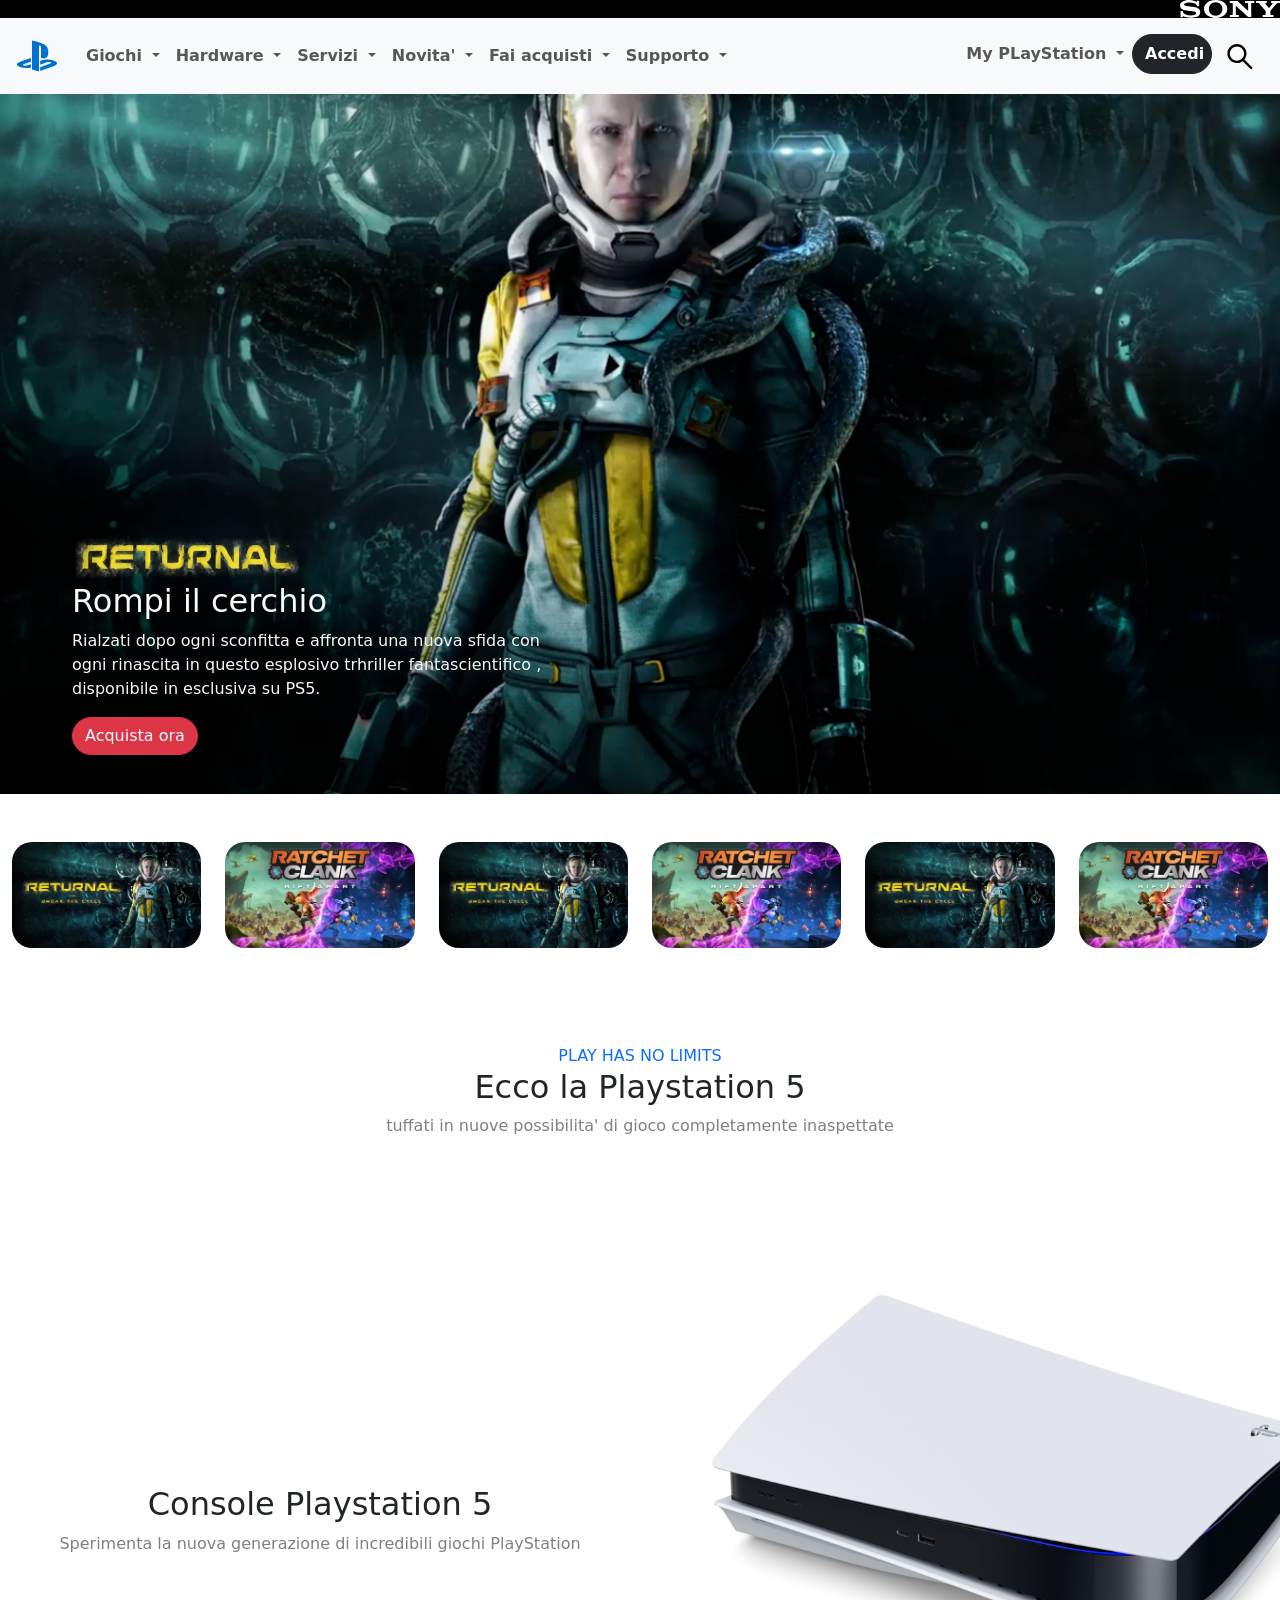
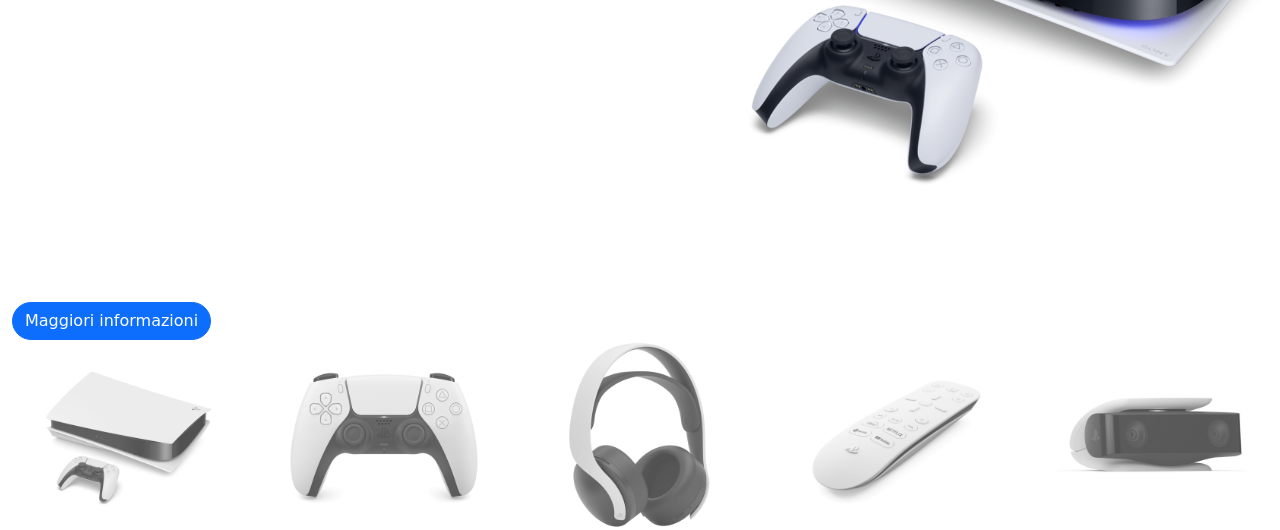
==== index.html @ 84ab77df "sistemato testo e bottone" ====
<!doctype html>
<html lang="en">

<head>
    <meta charset="UTF-8" />
    <meta name="viewport" content="width=, initial-scale=1.0" />
    <link rel="preconnect" href="https://fonts.googleapis.com" />
    <link rel="preconnect" href="https://fonts.gstatic.com" crossorigin />
    <link href="https://fonts.googleapis.com/css2?family=Lora:ital,wght@0,400..700;1,400..700&display=swap"
        rel="stylesheet" />
    <link href="https://cdn.jsdelivr.net/npm/bootstrap@5.3.8/dist/css/bootstrap.min.css" rel="stylesheet"
        integrity="sha384-sRIl4kxILFvY47J16cr9ZwB07vP4J8+LH7qKQnuqkuIAvNWLzeN8tE5YBujZqJLB" crossorigin="anonymous" />
    <script src="https://cdn.jsdelivr.net/npm/bootstrap@5.3.2/dist/js/bootstrap.bundle.min.js"></script>
    <link rel="stylesheet" href="home.css" />
    <title>Sony</title>
</head>

<header>
    <h3 class="black-logo-bar bg-black">
        <img src="img/img/sony_logo.svg" class="toplogo-sony" alt="logo" />
    </h3>
    <nav class="navbar navbar-expand-lg bg-body-tertiary sticky-top">
        <div class="container-fluid">
            <a class="navbar-brand" href="#"><img src="/img/img/play_logo.svg" alt="playlogo" /></a>
            <button class="navbar-toggler" type="button" data-bs-toggle="collapse" data-bs-target="#navbarScroll"
                aria-controls="navbarScroll" aria-expanded="false" aria-label="Toggle navigation">
                <span class="navbar-toggler-icon"></span>
            </button>
            <div class="collapse navbar-collapse" id="navbarScroll">
                <div class="navbar-nav me-auto my-2 my-lg-0 navbar-nav-scroll" style="--bs-scroll-height: 100px">
                    <li class="nav-item dropdown">
                        <a class="nav-link fw-bold dropdown-toggle" href="#" role="button" data-bs-toggle="dropdown"
                            aria-expanded="false">
                            Giochi
                        </a>
                        <ul class="dropdown-menu">
                            <li><a class="dropdown-item" href="#">Action</a></li>
                            <li><a class="dropdown-item" href="#">Another action</a></li>
                            <li>
                                <hr class="dropdown-divider" />
                            </li>
                            <li>
                                <a class="dropdown-item" href="#">Something else here</a>
                            </li>
                        </ul>
                    </li>
                    <li class="nav-item dropdown">
                        <a class="nav-link fw-bold dropdown-toggle" href="#" role="button" data-bs-toggle="dropdown"
                            aria-expanded="false">
                            Hardware
                        </a>
                        <ul class="dropdown-menu">
                            <li><a class="dropdown-item" href="#">Action</a></li>
                            <li><a class="dropdown-item" href="#">Another action</a></li>
                            <li>
                                <hr class="dropdown-divider" />
                            </li>
                            <li>
                                <a class="dropdown-item" href="#">Something else here</a>
                            </li>
                        </ul>
                    </li>
                    <li class="nav-item dropdown">
                        <a class="nav-link fw-bold dropdown-toggle" href="#" role="button" data-bs-toggle="dropdown"
                            aria-expanded="false">
                            Servizi
                        </a>
                        <ul class="dropdown-menu">
                            <li><a class="dropdown-item" href="#">Action</a></li>
                            <li><a class="dropdown-item" href="#">Another action</a></li>
                            <li>
                                <hr class="dropdown-divider" />
                            </li>
                            <li>
                                <a class="dropdown-item" href="#">Something else here</a>
                            </li>
                        </ul>
                    </li>
                    <li class="nav-item dropdown">
                        <a class="nav-link fw-bold dropdown-toggle" href="#" role="button" data-bs-toggle="dropdown"
                            aria-expanded="false">
                            Novita'
                        </a>
                        <ul class="dropdown-menu">
                            <li><a class="dropdown-item" href="#">Action</a></li>
                            <li><a class="dropdown-item" href="#">Another action</a></li>
                            <li>
                                <hr class="dropdown-divider" />
                            </li>
                            <li>
                                <a class="dropdown-item" href="#">Something else here</a>
                            </li>
                        </ul>
                    </li>
                    <li class="nav-item dropdown">
                        <a class="nav-link fw-bold dropdown-toggle" href="#" role="button" data-bs-toggle="dropdown"
                            aria-expanded="false">
                            Fai acquisti
                        </a>
                        <ul class="dropdown-menu">
                            <li><a class="dropdown-item" href="#">Action</a></li>
                            <li><a class="dropdown-item" href="#">Another action</a></li>
                            <li>
                                <hr class="dropdown-divider" />
                            </li>
                            <li>
                                <a class="dropdown-item" href="#">Something else here</a>
                            </li>
                        </ul>
                    </li>
                    <li class="nav-item dropdown">
                        <a class="nav-link fw-bold dropdown-toggle" href="#" role="button" data-bs-toggle="dropdown"
                            aria-expanded="false">
                            Supporto
                        </a>
                        <ul class="dropdown-menu">
                            <li><a class="dropdown-item" href="#">Action</a></li>
                            <li><a class="dropdown-item" href="#">Another action</a></li>
                            <li>
                                <hr class="dropdown-divider" />
                            </li>
                            <li>
                                <a class="dropdown-item" href="#">Something else here</a>
                            </li>
                        </ul>
                    </li>
                </div>

                <div class="navbar-nav">
                    <li class="nav-item dropdown">
                        <a class="nav-link fw-bold dropdown-toggle" href="#" role="button" data-bs-toggle="dropdown"
                            aria-expanded="false">
                            My PLayStation
                        </a>
                        <ul class="dropdown-menu">
                            <li><a class="dropdown-item" href="#">Action</a></li>
                            <li><a class="dropdown-item" href="#">Another action</a></li>
                            <li>
                                <hr class="dropdown-divider" />
                            </li>
                            <li>
                                <a class="dropdown-item" href="#">Something else here</a>
                            </li>
                        </ul>
                    </li>

                    <div class="accedi">
                        <button class="btn accesso btn-dark fw-bold" type="submit">
                            Accedi
                        </button>
                    </div>
                    <div class="btn btn-outline" type="submit">
                        <a class="lens-search" href="#"><img src="img/img/lens.svg" width="30" height="30"
                                alt="lens" /></a>
                    </div>
                </div>
            </div>
        </div>
    </nav>
</header>

<body>
    <div class="container1 container-fluid">
        <div class="overlay">
            <img src="img/img/returnal-hero-banner-logo.png" width="230" height="50" />
            <div class="testo-sotto text-light">
                <h2 class="titolino">Rompi il cerchio</h2>
                <p>
                    Rialzati dopo ogni sconfitta e affronta una nuova sfida con ogni
                    rinascita in questo esplosivo trhriller fantascientifico ,
                    disponibile in esclusiva su PS5.
                </p>

                <button type="acquista-ora" class="btn acquista btn-danger">
                    Acquista ora
                </button>
            </div>
        </div>
    </div>

    <div class="container-fluid mt-5">
        <div class="row">
            <div class="col-6 text-light col-md-4 col-lg-2">
                <img src="img/img/returnal-listing-thumb-01-ps5.jpg" class="img-fluid bannerinigiochi1"
                    alt="returnbanner" />
            </div>
            <div class="col-6 text-light col-md-4 col-lg-2">
                <img src="img/img/ratchet-and-clank-rift-apart-keyart.jpg" class="img-fluid bannerinigiochi1"
                    alt="ratchetbanner" />
            </div>
            <div class="col-6 text-light col-md-4 col-lg-2">
                <img src="img/img/returnal-listing-thumb-01-ps5.jpg" class="img-fluid bannerinigiochi1"
                    alt="returnbanner" />
            </div>
            <div class="col-6 col-md-4 col-lg-2">
                <img src="img/img/ratchet-and-clank-rift-apart-keyart.jpg" class="img-fluid bannerinigiochi1"
                    alt="ratchetbanner" />
            </div>
            <div class="col-6 col-md-4 col-lg-2">
                <img src="img/img/returnal-listing-thumb-01-ps5.jpg" class="img-fluid bannerinigiochi1"
                    alt="returnbanner" />
            </div>
            <div class="col-6 col-md-4 col-lg-2">
                <img src="img/img/ratchet-and-clank-rift-apart-keyart.jpg" class="img-fluid bannerinigiochi1"
                    alt="ratchetbanner" />
            </div>
        </div>
    </div>
    <div class="container-fluid mt-5">
        <div class="row">
            <div class="col-12 introduzionePlay text-center">
                <p class="blue text-primary mt-5 m-0">PLAY HAS NO LIMITS</p>
                <h2 class="introplayh2">Ecco la Playstation 5</h2>
                <p class="fraseinpact">
                    tuffati in nuove possibilita' di gioco completamente inaspettate
                </p>
            </div>
        </div>
        <div class="row">
            <div class="console-play col-12 col-lg-6 text-center">
                <h2 class="titplay">Console Playstation 5</h2>
                <p class="fraseinpact">
                    Sperimenta la nuova generazione di incredibili giochi PlayStation
                </p>


            </div>
            
            <div class="col-12 p-4 col-lg-6">
                <img src="img/img/playstation-5-thumb.png" alt="fotoplsy" width="700px" height="700px" />
            </div>
            <div class="col-4">
            <button type="button" class="btn info btn-primary" >
                Maggiori informazioni
            </button>
            </div>
        </div>
    </div>

    <div class="container-fluid">
        <div class="row set">
            <div class="col-6 text-light col-md-4 col-lg-2">
                <img src="img/img/playstation-5-thumb.png" class="img-fluid game-set" alt="playstation-5" />
            </div>
            <div class="col-6 text-light col-md-4 col-lg-2">
                <img src="img/img/joypad-thumb.png" class="img-fluid game-set" alt="joypad" />
            </div>
            <div class="col-6 text-light col-md-4 col-lg-2">
                <img src="img/img/headset-thumb.png" class="img-fluid game-set" alt="headset" />
            </div>
            <div class="col-6 col-md-4 col-lg-2">
                <img src="img/img/remote-thumb.png" class="img-fluid game-set" alt="telecomando-remote" />
            </div>
            <div class="col-6 col-md-4 col-lg-2">
                <img src="img/img/camera-thumb.jpg" class="img-fluid game-set" alt="camera" />
            </div>
        </div>
    </div>
</body>

</html>
---- home.css ----
* {
    margin: 0;
    padding: 0;
    box-sizing: border-box;
}

.container {

    margin: 0 auto;
}

.toplogo-sony {
    width: 100px;

}

.black-logo-bar {
    margin: 0;
    display: flex;
    justify-content: end;
}

.accordion-item {
    border: none;

}

.accesso {
    width: 80px;
    height: 40px;
    border-radius: 40px;

}

.info {
    border-radius: 40px;
    

}

body {
    margin: 0;
    padding: 0;

}

.container1 {
    background-image: url("img/img/jumbo-bg.png");
    background-size: cover;
    background-repeat: no-repeat;
    background-position: center center;
    max-width: 100%;
    width: 100%;
    min-height: 700px;
    display: flex;
    align-items: center;


}

.acquista {
    border-radius: 40px;
}

.overlay {
    position: absolute;
    padding: 40px;
    translate: 20px 200px;

}

.img-jumbo {
    width: 100%;
    display: block;
}

.testo-sotto {
    margin: 0;
    width: 500px;
}

.bannerinigiochi1 {
    border-radius: 20px;
}

.bannerinigiochi1:hover {
    transform: translateY(-10px);
    border: 4px solid rgb(81, 81, 226);
}

.fraseinpact {
    color: gray;
}

.console-play {
    display: flex;
    justify-content: center;
    flex-direction: column;
}


.game-set {
    filter: grayscale(100%);
    opacity: 0.7;
}

.game-set:hover {
    transform: translateY(-10px);
    filter: grayscale(0%);
    opacity: 1;
    border-bottom: 4px solid blue;
}

.set {
    justify-content: center;
    justify-content: space-around;
}
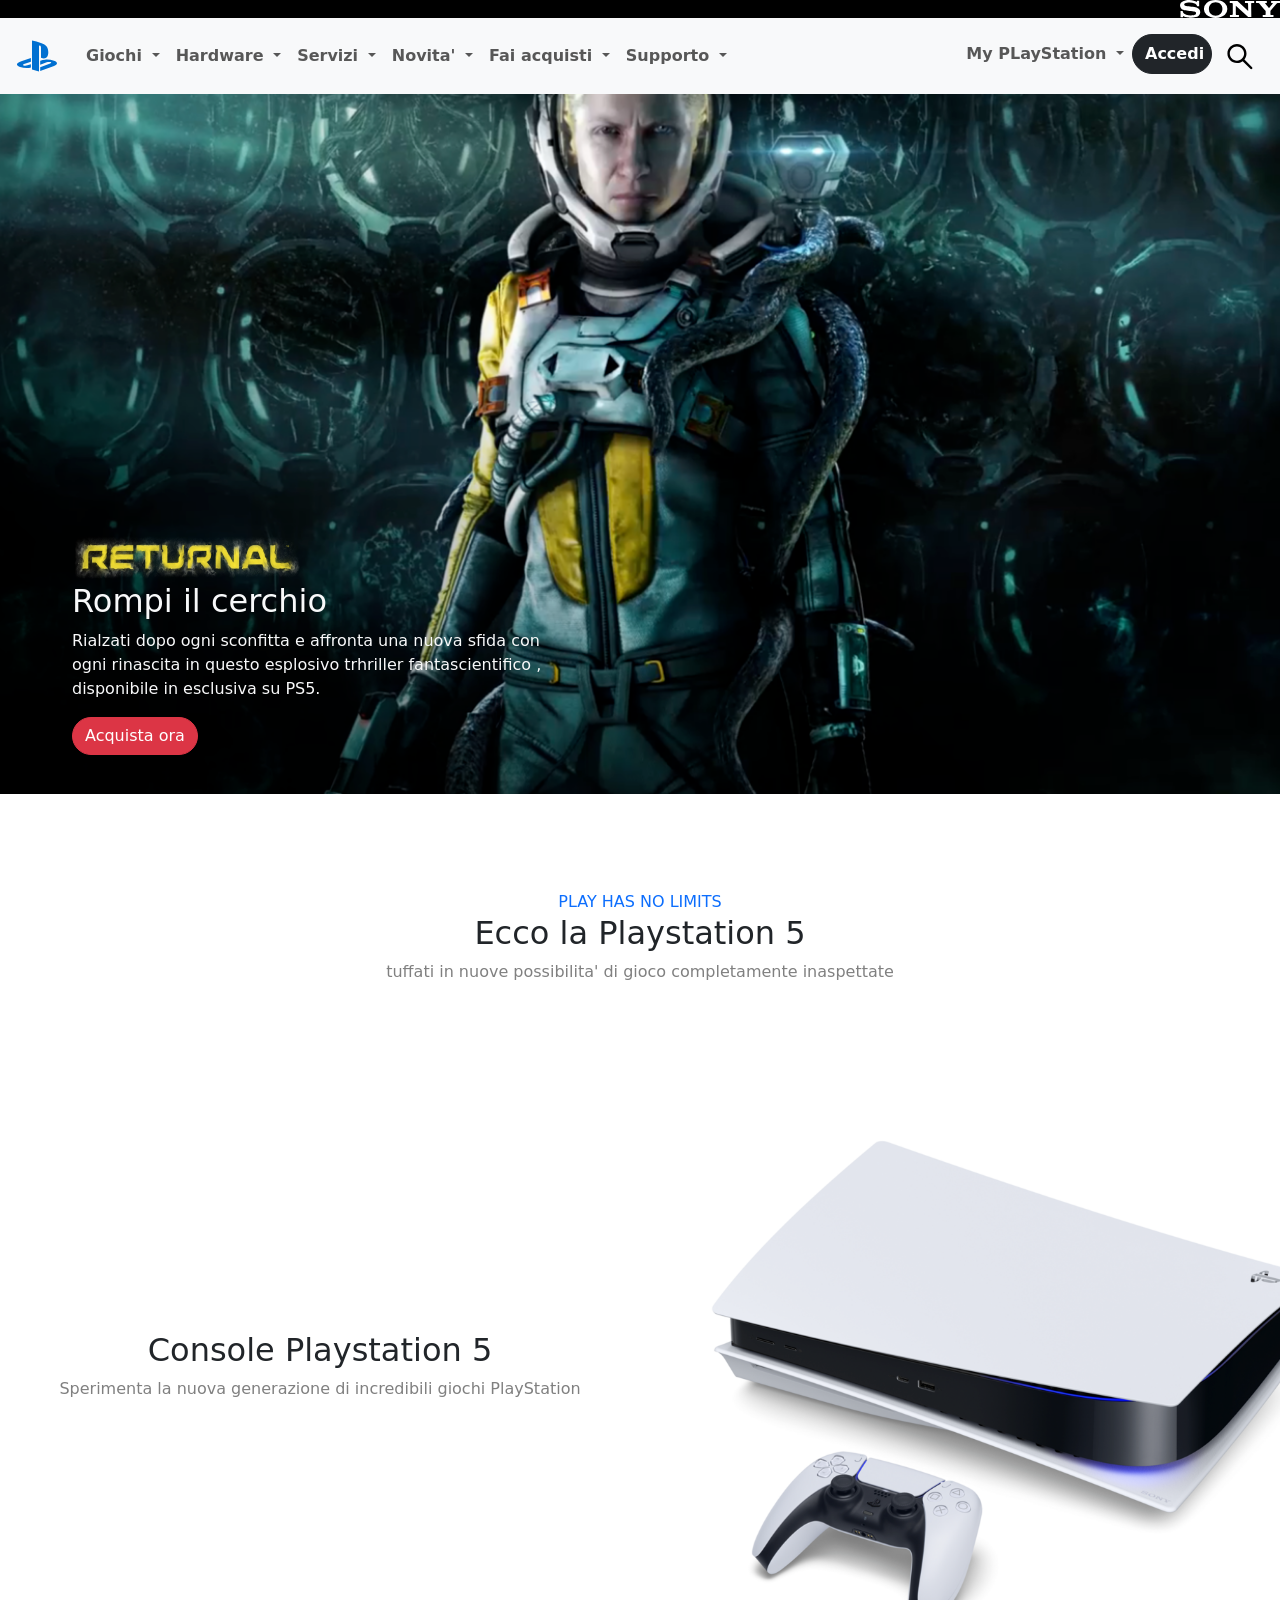
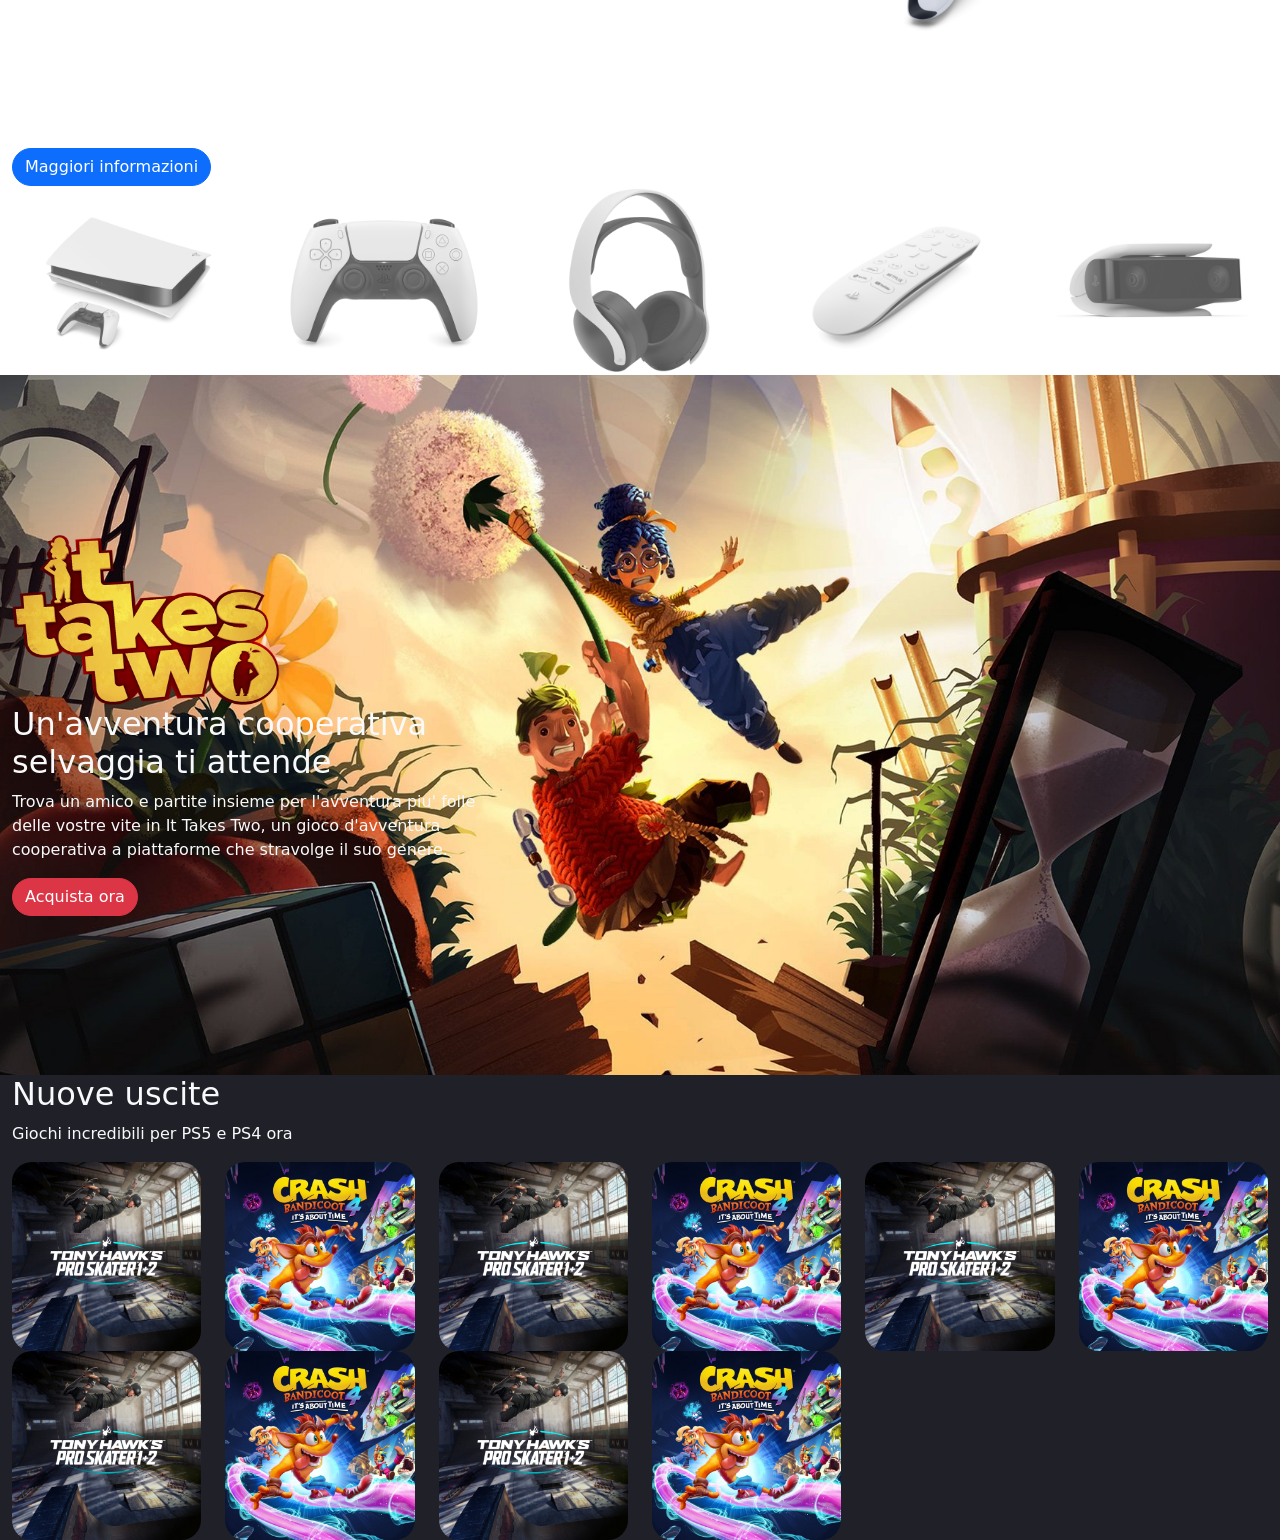
==== commit 7be695f3: "aggiuto la parte con il background nero manca solo titolo dei giochi" ====
--- a/index.html
+++ b/index.html
@@ -179,32 +179,8 @@
     </div>
 
     <div class="container-fluid mt-5">
-        <div class="row">
-            <div class="col-6 text-light col-md-4 col-lg-2">
-                <img src="img/img/returnal-listing-thumb-01-ps5.jpg" class="img-fluid bannerinigiochi1"
-                    alt="returnbanner" />
-            </div>
-            <div class="col-6 text-light col-md-4 col-lg-2">
-                <img src="img/img/ratchet-and-clank-rift-apart-keyart.jpg" class="img-fluid bannerinigiochi1"
-                    alt="ratchetbanner" />
-            </div>
-            <div class="col-6 text-light col-md-4 col-lg-2">
-                <img src="img/img/returnal-listing-thumb-01-ps5.jpg" class="img-fluid bannerinigiochi1"
-                    alt="returnbanner" />
-            </div>
-            <div class="col-6 col-md-4 col-lg-2">
-                <img src="img/img/ratchet-and-clank-rift-apart-keyart.jpg" class="img-fluid bannerinigiochi1"
-                    alt="ratchetbanner" />
-            </div>
-            <div class="col-6 col-md-4 col-lg-2">
-                <img src="img/img/returnal-listing-thumb-01-ps5.jpg" class="img-fluid bannerinigiochi1"
-                    alt="returnbanner" />
-            </div>
-            <div class="col-6 col-md-4 col-lg-2">
-                <img src="img/img/ratchet-and-clank-rift-apart-keyart.jpg" class="img-fluid bannerinigiochi1"
-                    alt="ratchetbanner" />
-            </div>
-        </div>
+
+
     </div>
     <div class="container-fluid mt-5">
         <div class="row">
@@ -222,17 +198,15 @@
                 <p class="fraseinpact">
                     Sperimenta la nuova generazione di incredibili giochi PlayStation
                 </p>
-
-
-            </div>
-            
+            </div>
+
             <div class="col-12 p-4 col-lg-6">
                 <img src="img/img/playstation-5-thumb.png" alt="fotoplsy" width="700px" height="700px" />
             </div>
             <div class="col-4">
-            <button type="button" class="btn info btn-primary" >
-                Maggiori informazioni
-            </button>
+                <button type="button" class="btn info btn-primary">
+                    Maggiori informazioni
+                </button>
             </div>
         </div>
     </div>
@@ -256,6 +230,75 @@
             </div>
         </div>
     </div>
+    <div class="container2 container-fluid">
+        <div class="overlay2">
+            <img src="img/img/it-takes-two-logo.png" width="270" height="170" />
+            <div class="testo-sotto text-light">
+                <h2 class="titolino">
+                    Un'avventura cooperativa selvaggia ti attende
+                </h2>
+                <p>
+                    Trova un amico e partite insieme per l'avventura piu' folle delle
+                    vostre vite in It Takes Two, un gioco d'avventura cooperativa a
+                    piattaforme che stravolge il suo genere.
+                </p>
+
+                <button type="acquista-ora" class="btn acquista btn-danger">
+                    Acquista ora
+                </button>
+            </div>
+        </div>
+    </div>
+    <div class="containerBlack container-fluid">
+        <h2 class="text-light">Nuove uscite</h2>
+        <p class="text-light">Giochi incredibili per PS5 e PS4  ora </p>
+        <div class="row bannerini">
+            <div class="col-6 text-light col-md-4 col-lg-2">
+                <img src="img/img/tony-hawks-pro-skater-1-2-store-art.jpg" class="img-fluid gamebannerino" alt="" />
+            </div>
+            <div class="col-6 text-light col-md-4 col-lg-2">
+                <img src="img/img/crash-bandicoot-4-its-about-time-store-art.jpg" class="img-fluid gamebannerino" alt="" />
+            </div>
+            <div class="col-6 text-light col-md-4 col-lg-2">
+                <img src="img/img/tony-hawks-pro-skater-1-2-store-art.jpg" class="img-fluid gamebannerino" alt="" />
+            </div>
+            <div class="col-6 col-md-4 col-lg-2">
+                <img src="img/img/crash-bandicoot-4-its-about-time-store-art.jpg" class="img-fluid gamebannerino" alt="" />
+            </div>
+            <div class="col-6 col-md-4 col-lg-2">
+                <img src="img/img/tony-hawks-pro-skater-1-2-store-art.jpg" class="img-fluid gamebannerino" alt="" />
+            </div>
+
+            <div class="col-6 text-light col-md-4 col-lg-2">
+                <img src="img/img/crash-bandicoot-4-its-about-time-store-art.jpg" class="img-fluid gamebannerino" alt="" />
+            </div>
+            <div class="col-6 text-light col-md-4 col-lg-2">
+                <img src="img/img/tony-hawks-pro-skater-1-2-store-art.jpg" class="img-fluid gamebannerino" alt="" />
+            </div>
+            <div class="col-6 text-light col-md-4 col-lg-2">
+                <img src="img/img/crash-bandicoot-4-its-about-time-store-art.jpg" class="img-fluid gamebannerino" alt="" />
+            </div>
+            <div class="col-6 col-md-4 col-lg-2">
+                <img src="img/img/tony-hawks-pro-skater-1-2-store-art.jpg" class="img-fluid gamebannerino" alt="" />
+            </div>
+            <div class="col-6 col-md-4 col-lg-2">
+                <img src="img/img/crash-bandicoot-4-its-about-time-store-art.jpg" class="img-fluid gamebannerino" alt="" />
+            </div>
+        </div>
+
+
+
+
+
+
+
+
+
+    </div>
+
+
+
+
 </body>
 
 </html>
--- a/home.css
+++ b/home.css
@@ -57,7 +57,20 @@
 
 
 }
-
+.container2 {
+    background-image: url("img/img/it-takes-two-hero-banner-desktop.jpg");
+    background-size: cover;
+    background-repeat: no-repeat;
+    background-position: center center;
+    max-width: 100%;
+    width: 100%;
+    min-height: 700px;
+    display: flex;
+    align-items: center;
+}
+.containerBlack {
+    background-color: rgb(32, 32, 41);
+}
 .acquista {
     border-radius: 40px;
 }
@@ -82,10 +95,17 @@
 .bannerinigiochi1 {
     border-radius: 20px;
 }
+.gamebannerino {
+    border-radius: 20px;
+}
+.gamebannerino:hover {
+    transform: translateY(-10px);
+    border: 4px solid rgb(110, 110, 241);
+}
 
 .bannerinigiochi1:hover {
     transform: translateY(-10px);
-    border: 4px solid rgb(81, 81, 226);
+    border: 4px solid rgb(110, 110, 241);
 }
 
 .fraseinpact {
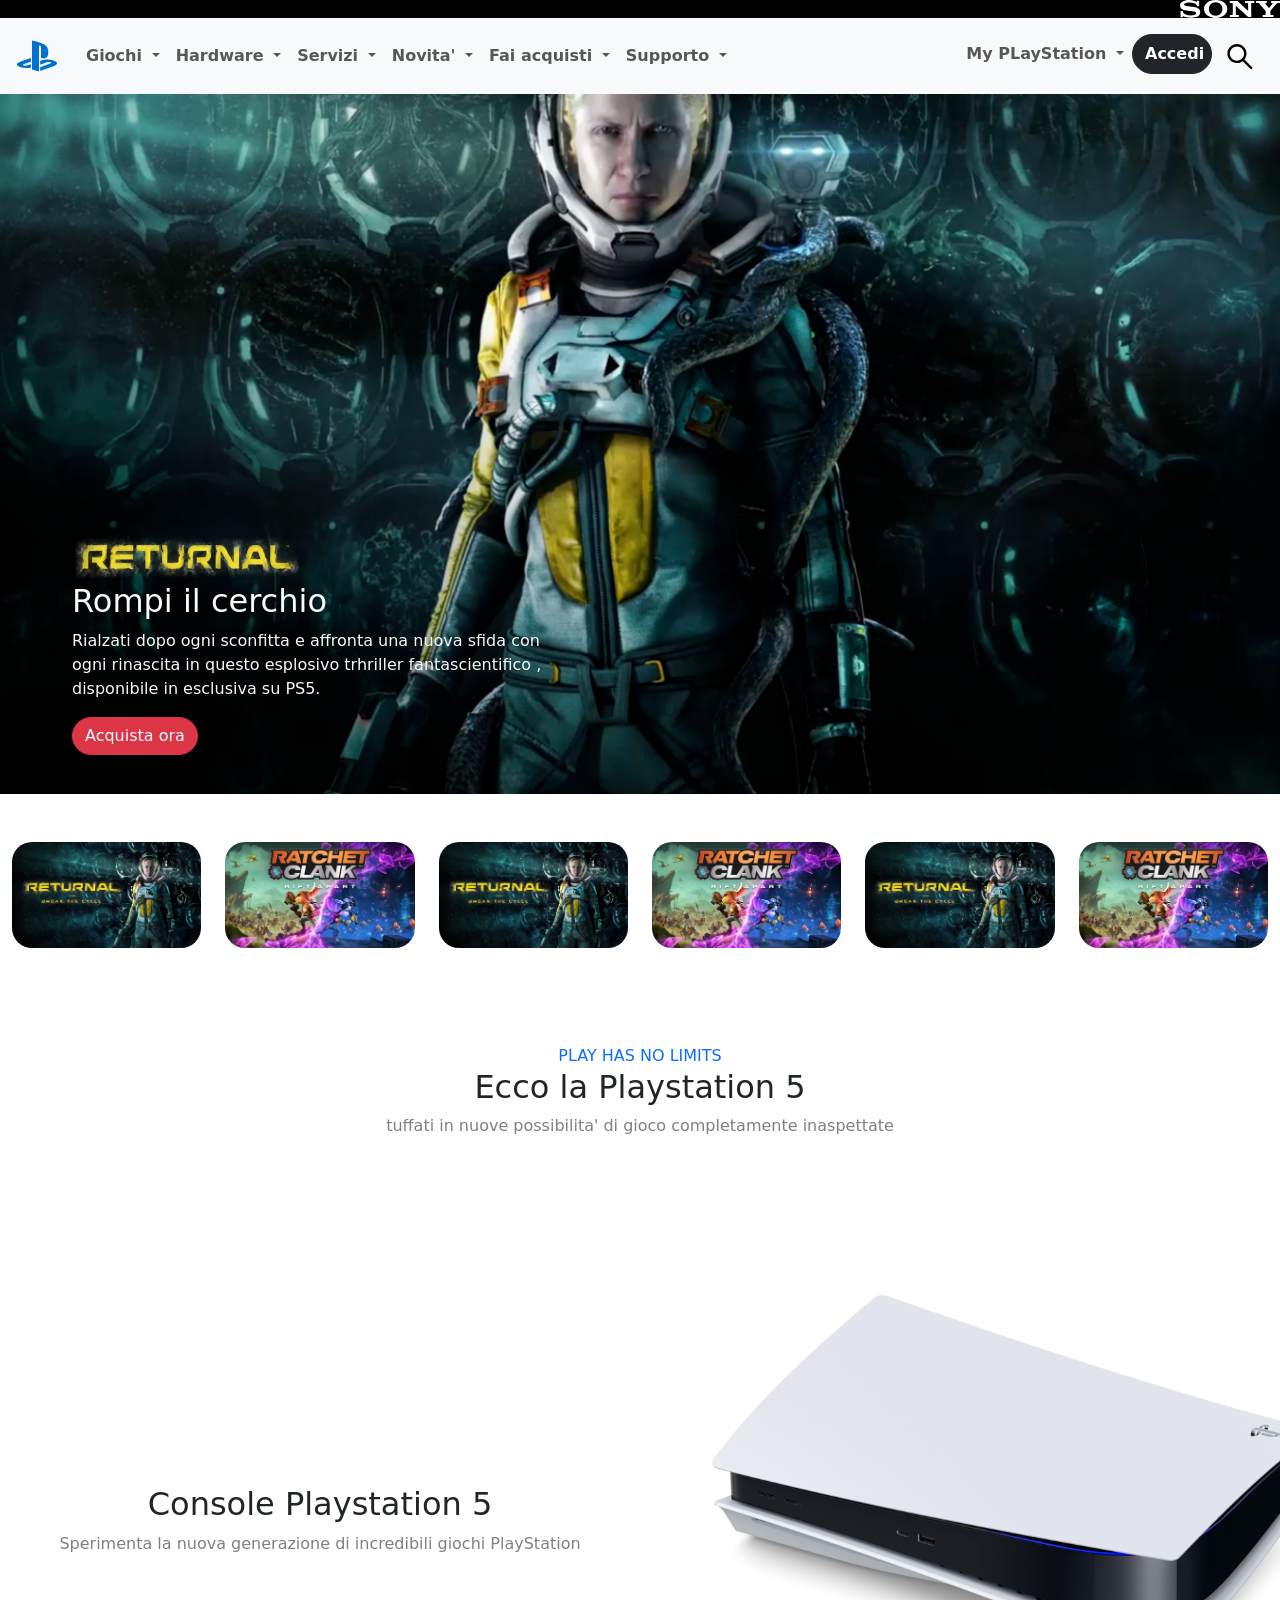
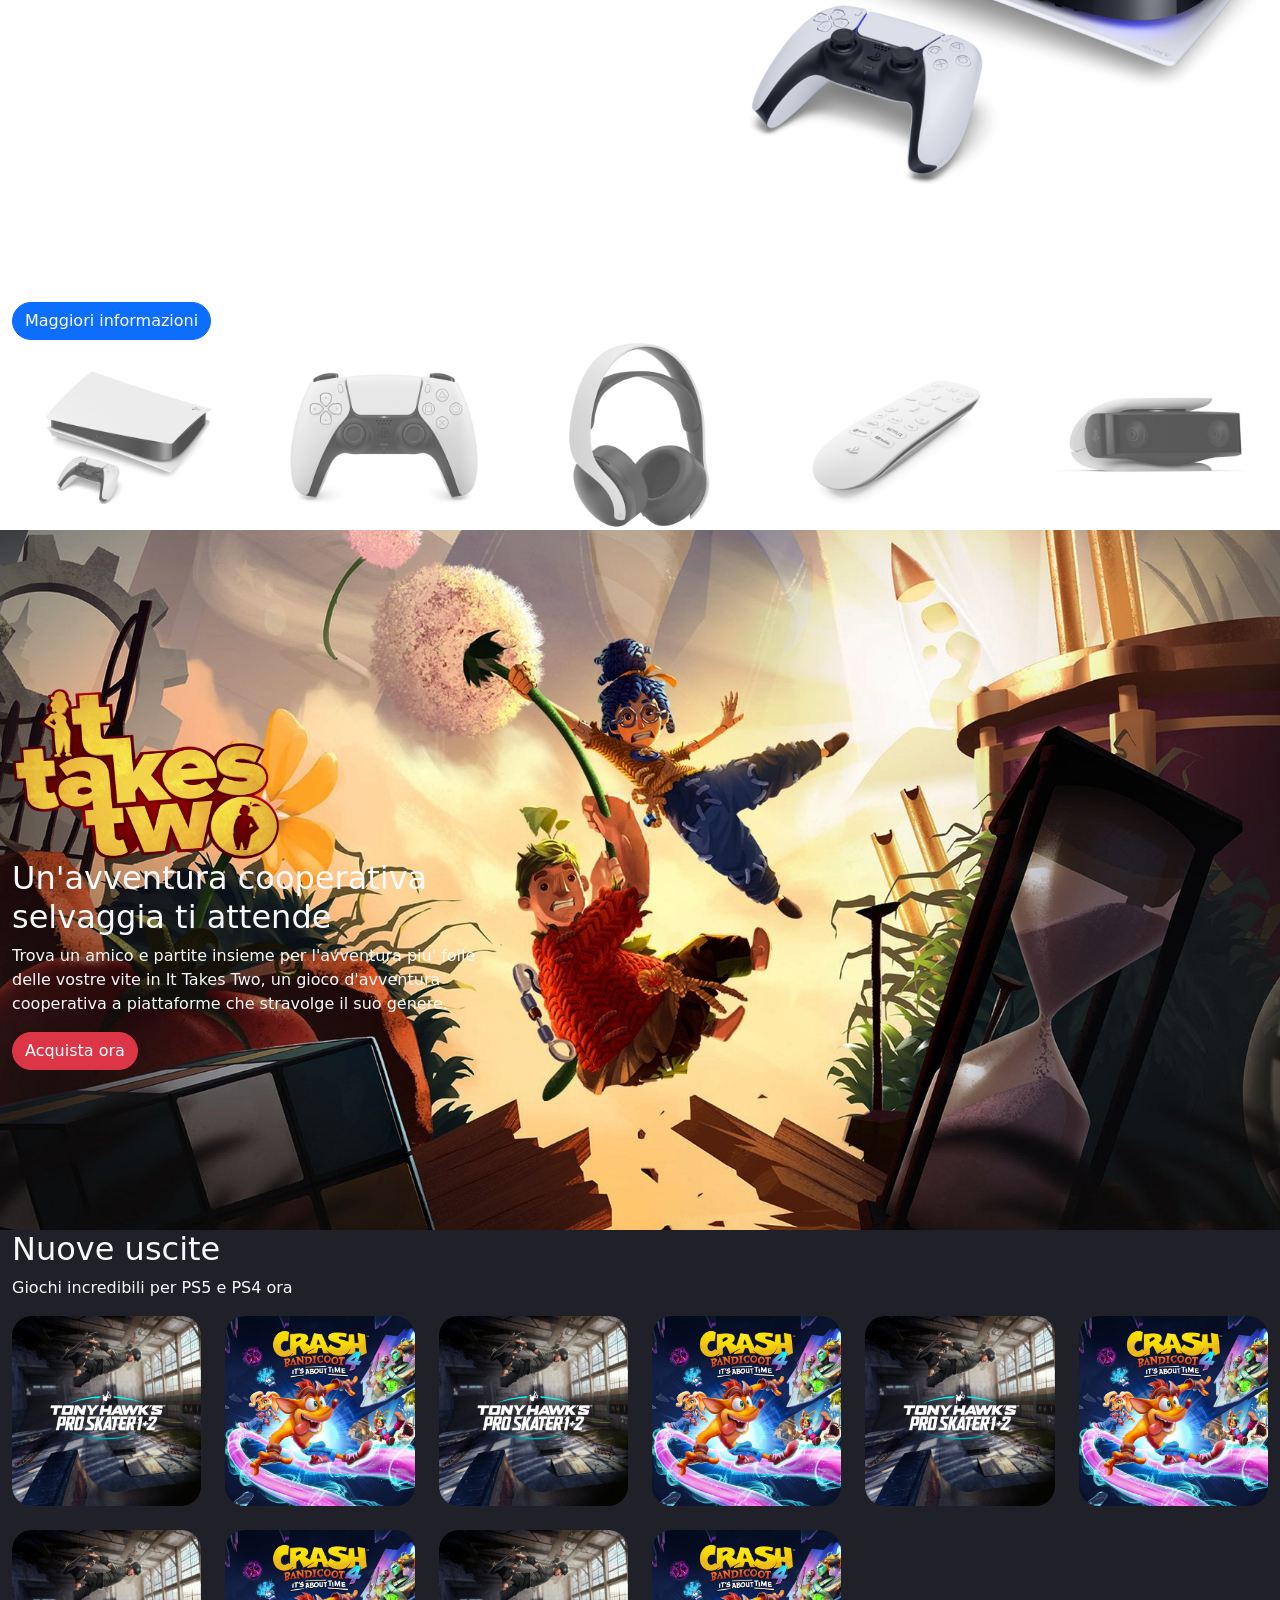
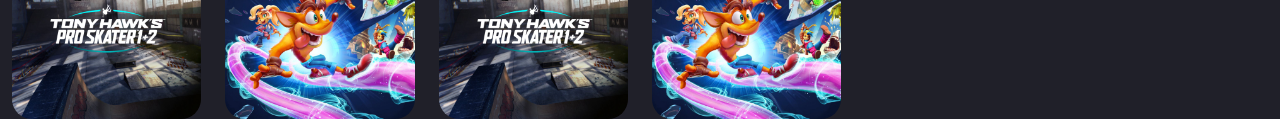
==== commit e855753b: "aggiustato gap" ====
--- a/index.html
+++ b/index.html
@@ -179,6 +179,33 @@
     </div>
 
     <div class="container-fluid mt-5">
+        <div class="row g-4">
+            <div class="col-6 text-light col-md-4 col-lg-2">
+                <img src="img/img/returnal-listing-thumb-01-ps5.jpg" class="img-fluid bannerinigiochi1"
+                    alt="returnbanner" />
+            </div>
+            <div class="col-6 text-light col-md-4 col-lg-2">
+                <img src="img/img/ratchet-and-clank-rift-apart-keyart.jpg" class="img-fluid bannerinigiochi1"
+                    alt="ratchetbanner" />
+            </div>
+            <div class="col-6 text-light col-md-4 col-lg-2">
+                <img src="img/img/returnal-listing-thumb-01-ps5.jpg" class="img-fluid bannerinigiochi1"
+                    alt="returnbanner" />
+            </div>
+            <div class="col-6 col-md-4 col-lg-2">
+                <img src="img/img/ratchet-and-clank-rift-apart-keyart.jpg" class="img-fluid bannerinigiochi1"
+                    alt="ratchetbanner" />
+            </div>
+            <div class="col-6 col-md-4 col-lg-2">
+                <img src="img/img/returnal-listing-thumb-01-ps5.jpg" class="img-fluid bannerinigiochi1"
+                    alt="returnbanner" />
+            </div>
+            <div class="col-6 col-md-4 col-lg-2">
+                <img src="img/img/ratchet-and-clank-rift-apart-keyart.jpg" class="img-fluid bannerinigiochi1"
+                    alt="ratchetbanner" />
+            </div>
+        </div>
+    </div>
 
 
     </div>
@@ -211,8 +238,8 @@
         </div>
     </div>
 
-    <div class="container-fluid">
-        <div class="row set">
+    <div class="container-fluid ">
+        <div class="row set ">
             <div class="col-6 text-light col-md-4 col-lg-2">
                 <img src="img/img/playstation-5-thumb.png" class="img-fluid game-set" alt="playstation-5" />
             </div>
@@ -252,7 +279,7 @@
     <div class="containerBlack container-fluid">
         <h2 class="text-light">Nuove uscite</h2>
         <p class="text-light">Giochi incredibili per PS5 e PS4  ora </p>
-        <div class="row bannerini">
+        <div class="row bannerini g-4 ">
             <div class="col-6 text-light col-md-4 col-lg-2">
                 <img src="img/img/tony-hawks-pro-skater-1-2-store-art.jpg" class="img-fluid gamebannerino" alt="" />
             </div>
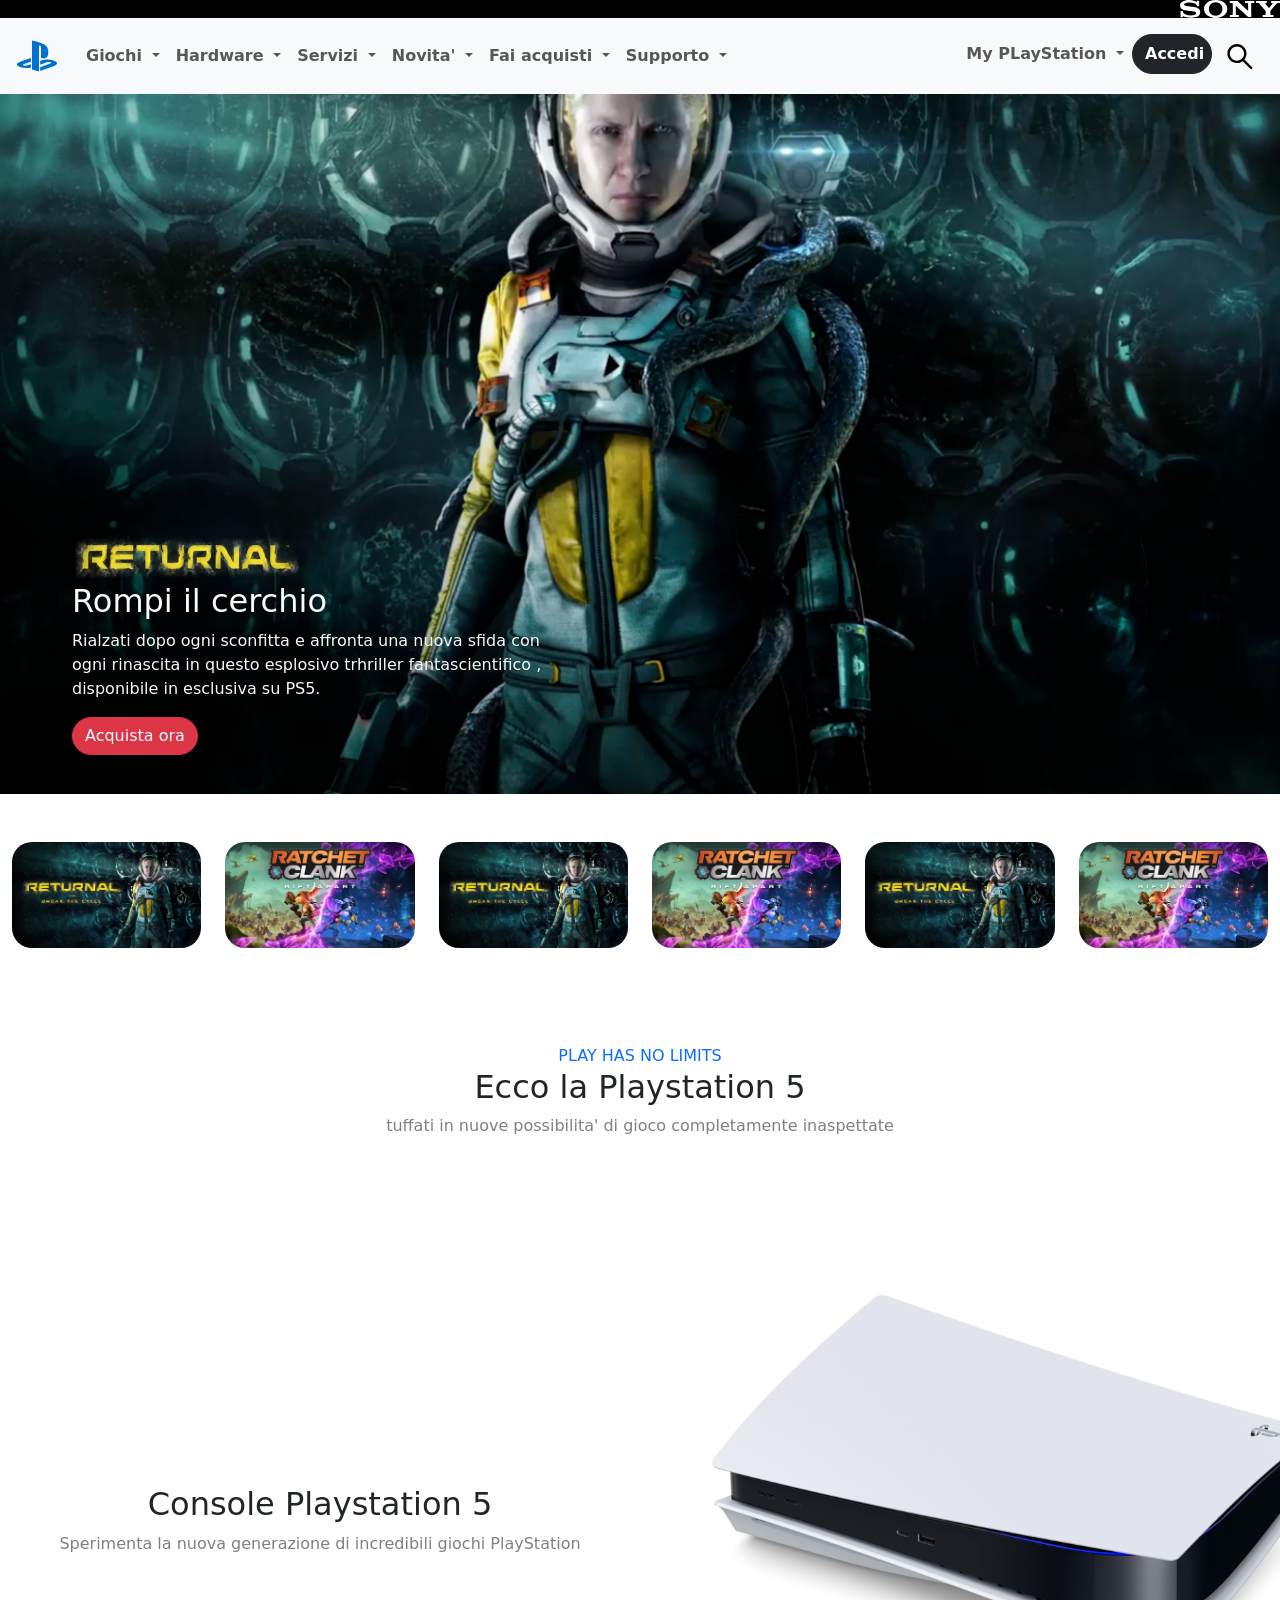
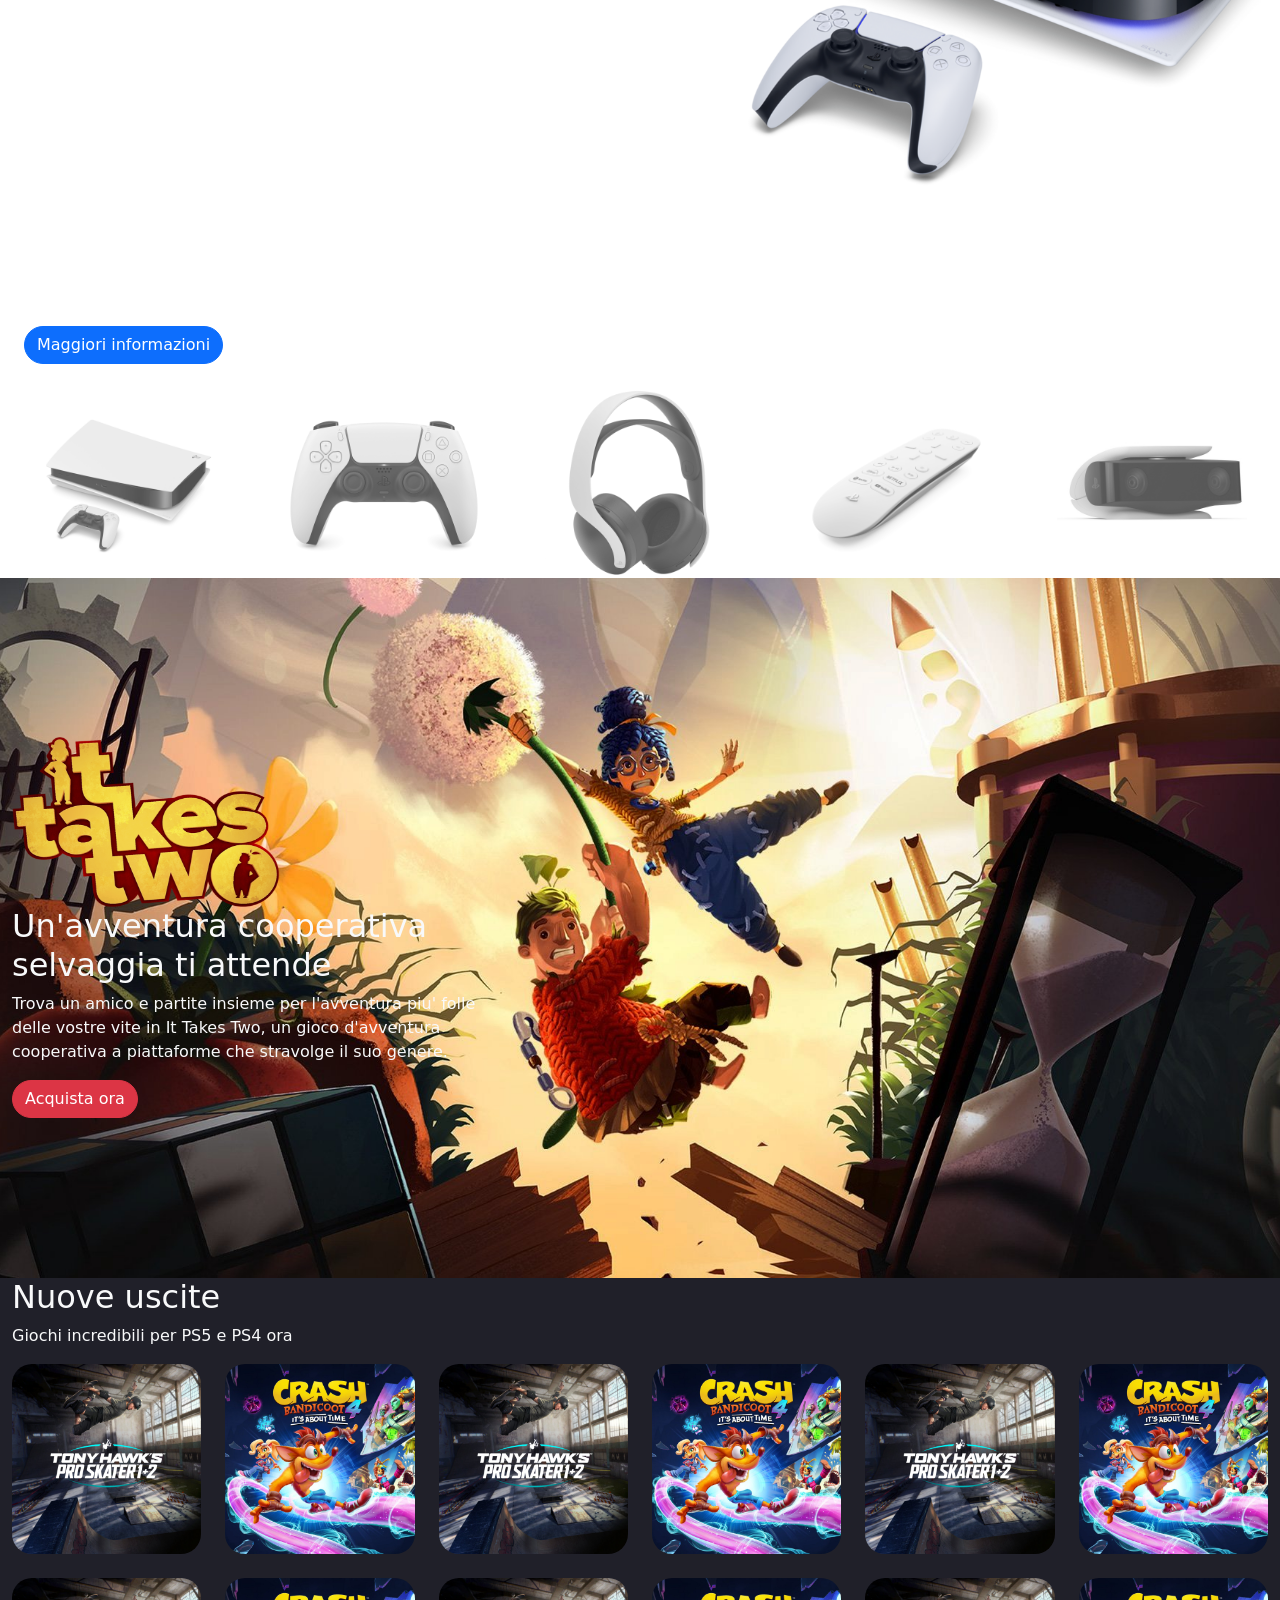
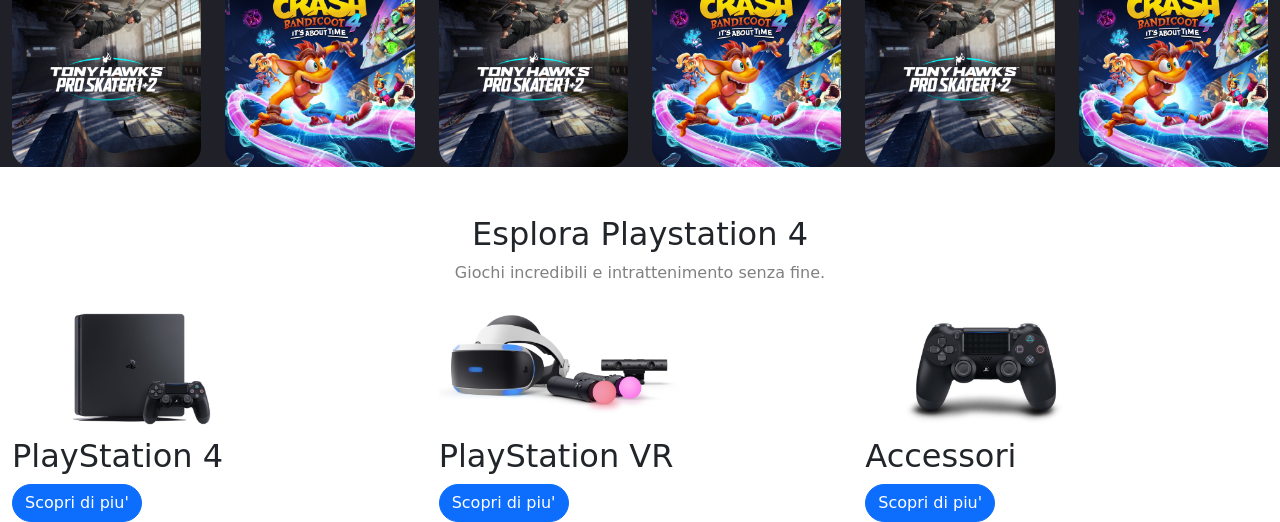
==== commit fa8bf65c: "aggiunta play 4" ====
--- a/index.html
+++ b/index.html
@@ -230,8 +230,8 @@
             <div class="col-12 p-4 col-lg-6">
                 <img src="img/img/playstation-5-thumb.png" alt="fotoplsy" width="700px" height="700px" />
             </div>
-            <div class="col-4">
-                <button type="button" class="btn info btn-primary">
+            <div class="col-4 p-4">
+                <button type="button" class="btn info btn-primary ">
                     Maggiori informazioni
                 </button>
             </div>
@@ -278,50 +278,102 @@
     </div>
     <div class="containerBlack container-fluid">
         <h2 class="text-light">Nuove uscite</h2>
-        <p class="text-light">Giochi incredibili per PS5 e PS4  ora </p>
+        <p class="text-light">Giochi incredibili per PS5 e PS4 ora </p>
         <div class="row bannerini g-4 ">
             <div class="col-6 text-light col-md-4 col-lg-2">
                 <img src="img/img/tony-hawks-pro-skater-1-2-store-art.jpg" class="img-fluid gamebannerino" alt="" />
             </div>
             <div class="col-6 text-light col-md-4 col-lg-2">
-                <img src="img/img/crash-bandicoot-4-its-about-time-store-art.jpg" class="img-fluid gamebannerino" alt="" />
-            </div>
-            <div class="col-6 text-light col-md-4 col-lg-2">
-                <img src="img/img/tony-hawks-pro-skater-1-2-store-art.jpg" class="img-fluid gamebannerino" alt="" />
-            </div>
-            <div class="col-6 col-md-4 col-lg-2">
-                <img src="img/img/crash-bandicoot-4-its-about-time-store-art.jpg" class="img-fluid gamebannerino" alt="" />
-            </div>
-            <div class="col-6 col-md-4 col-lg-2">
-                <img src="img/img/tony-hawks-pro-skater-1-2-store-art.jpg" class="img-fluid gamebannerino" alt="" />
-            </div>
-
-            <div class="col-6 text-light col-md-4 col-lg-2">
-                <img src="img/img/crash-bandicoot-4-its-about-time-store-art.jpg" class="img-fluid gamebannerino" alt="" />
-            </div>
-            <div class="col-6 text-light col-md-4 col-lg-2">
-                <img src="img/img/tony-hawks-pro-skater-1-2-store-art.jpg" class="img-fluid gamebannerino" alt="" />
-            </div>
-            <div class="col-6 text-light col-md-4 col-lg-2">
-                <img src="img/img/crash-bandicoot-4-its-about-time-store-art.jpg" class="img-fluid gamebannerino" alt="" />
-            </div>
-            <div class="col-6 col-md-4 col-lg-2">
-                <img src="img/img/tony-hawks-pro-skater-1-2-store-art.jpg" class="img-fluid gamebannerino" alt="" />
-            </div>
-            <div class="col-6 col-md-4 col-lg-2">
-                <img src="img/img/crash-bandicoot-4-its-about-time-store-art.jpg" class="img-fluid gamebannerino" alt="" />
-            </div>
-        </div>
-
-
-
-
-
-
-
-
-
-    </div>
+                <img src="img/img/crash-bandicoot-4-its-about-time-store-art.jpg" class="img-fluid gamebannerino"
+                    alt="" />
+            </div>
+            <div class="col-6 text-light col-md-4 col-lg-2">
+                <img src="img/img/tony-hawks-pro-skater-1-2-store-art.jpg" class="img-fluid gamebannerino" alt="" />
+            </div>
+            <div class="col-6 col-md-4 col-lg-2">
+                <img src="img/img/crash-bandicoot-4-its-about-time-store-art.jpg" class="img-fluid gamebannerino"
+                    alt="" />
+            </div>
+            <div class="col-6 col-md-4 col-lg-2">
+                <img src="img/img/tony-hawks-pro-skater-1-2-store-art.jpg" class="img-fluid gamebannerino" alt="" />
+            </div>
+            <div class="col-6 text-light col-md-4 col-lg-2">
+                <img src="img/img/crash-bandicoot-4-its-about-time-store-art.jpg" class="img-fluid gamebannerino"
+                    alt="" />
+            </div>
+            <div class="col-6 text-light col-md-4 col-lg-2">
+                <img src="img/img/tony-hawks-pro-skater-1-2-store-art.jpg" class="img-fluid gamebannerino" alt="" />
+            </div>
+            <div class="col-6 text-light col-md-4 col-lg-2">
+                <img src="img/img/crash-bandicoot-4-its-about-time-store-art.jpg" class="img-fluid gamebannerino"
+                    alt="" />
+            </div>
+            <div class="col-6 col-md-4 col-lg-2">
+                <img src="img/img/tony-hawks-pro-skater-1-2-store-art.jpg" class="img-fluid gamebannerino" alt="" />
+            </div>
+            <div class="col-6 col-md-4 col-lg-2">
+                <img src="img/img/crash-bandicoot-4-its-about-time-store-art.jpg" class="img-fluid gamebannerino"
+                    alt="" />
+            </div>
+            <div class="col-6 col-md-4 col-lg-2">
+                <img src="img/img/tony-hawks-pro-skater-1-2-store-art.jpg" class="img-fluid gamebannerino" alt="" />
+            </div>
+            <div class="col-6 col-md-4 col-lg-2">
+                <img src="img/img/crash-bandicoot-4-its-about-time-store-art.jpg" class="img-fluid gamebannerino"
+                    alt="" />
+            </div>
+        </div>
+    </div>
+    <div class="container-fluid mt-5">
+        <div class="row">
+            <div class="col-12 introduzionePlay text-center">
+
+                <h2 class="introplayh2">Esplora Playstation 4</h2>
+                <p class="fraseinpact">
+                    Giochi incredibili e intrattenimento senza fine.
+                </p>
+            </div>
+        </div>
+
+
+        <div class="row">
+
+
+            <div class="sett-up col-12 col-lg-4">
+                <img src="img/img/ps4-slim-homepage-image-block.jpg" class="settup" alt="play4">
+                <h2>PlayStation 4</h2>
+                <button type="scopri-piu" class="btn scopri btn-primary">
+                    Scopri di piu'
+                </button>
+            </div>
+            <div class="sett-up col-12 col-lg-4">
+                <img src="img/img/double11-202010-tw-psvr.jpg" class="settup" alt="visoreVR">
+                <h2>PlayStation VR</h2>
+                <button type="scopri-piu" class="btn scopri btn-primary">
+                    Scopri di piu'
+                </button>
+            </div>
+            <div class="sett-up col-12 col-lg-4">
+                <img src="img/img/dualshock-4-listing-thumb.jpg" class="settup" alt="pad">
+                <h2>Accessori</h2>
+                <button type="scopri-piu" class="btn scopri btn-primary">
+                    Scopri di piu'
+                </button>
+            </div>
+        </div>
+
+
+
+    </div>
+
+
+
+
+
+
+
+
+
 
 
 
--- a/home.css
+++ b/home.css
@@ -74,6 +74,9 @@
 .acquista {
     border-radius: 40px;
 }
+.scopri {
+    border-radius: 40px;
+}
 
 .overlay {
     position: absolute;
@@ -134,4 +137,10 @@
 .set {
     justify-content: center;
     justify-content: space-around;
-}+}
+
+.settup {
+    width: 60%;
+    height: auto;
+    margin: 0 auto;
+}
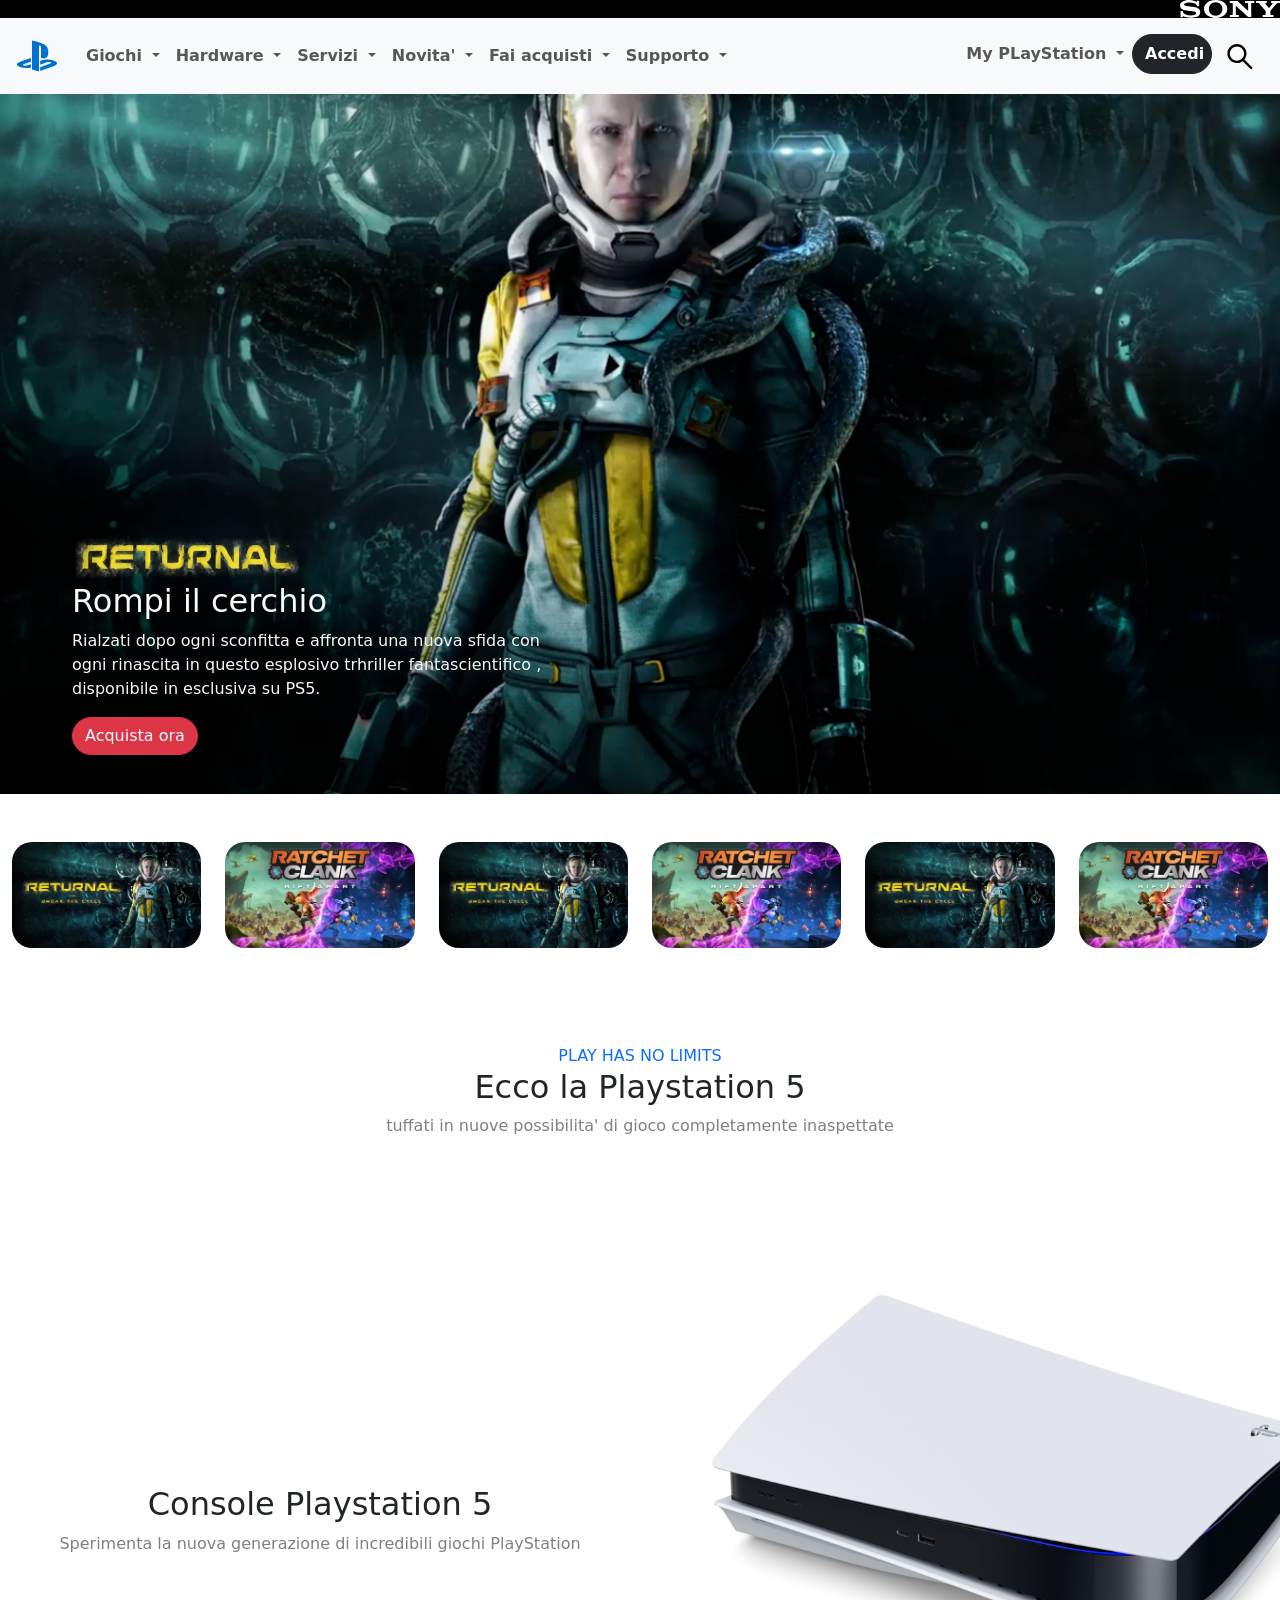
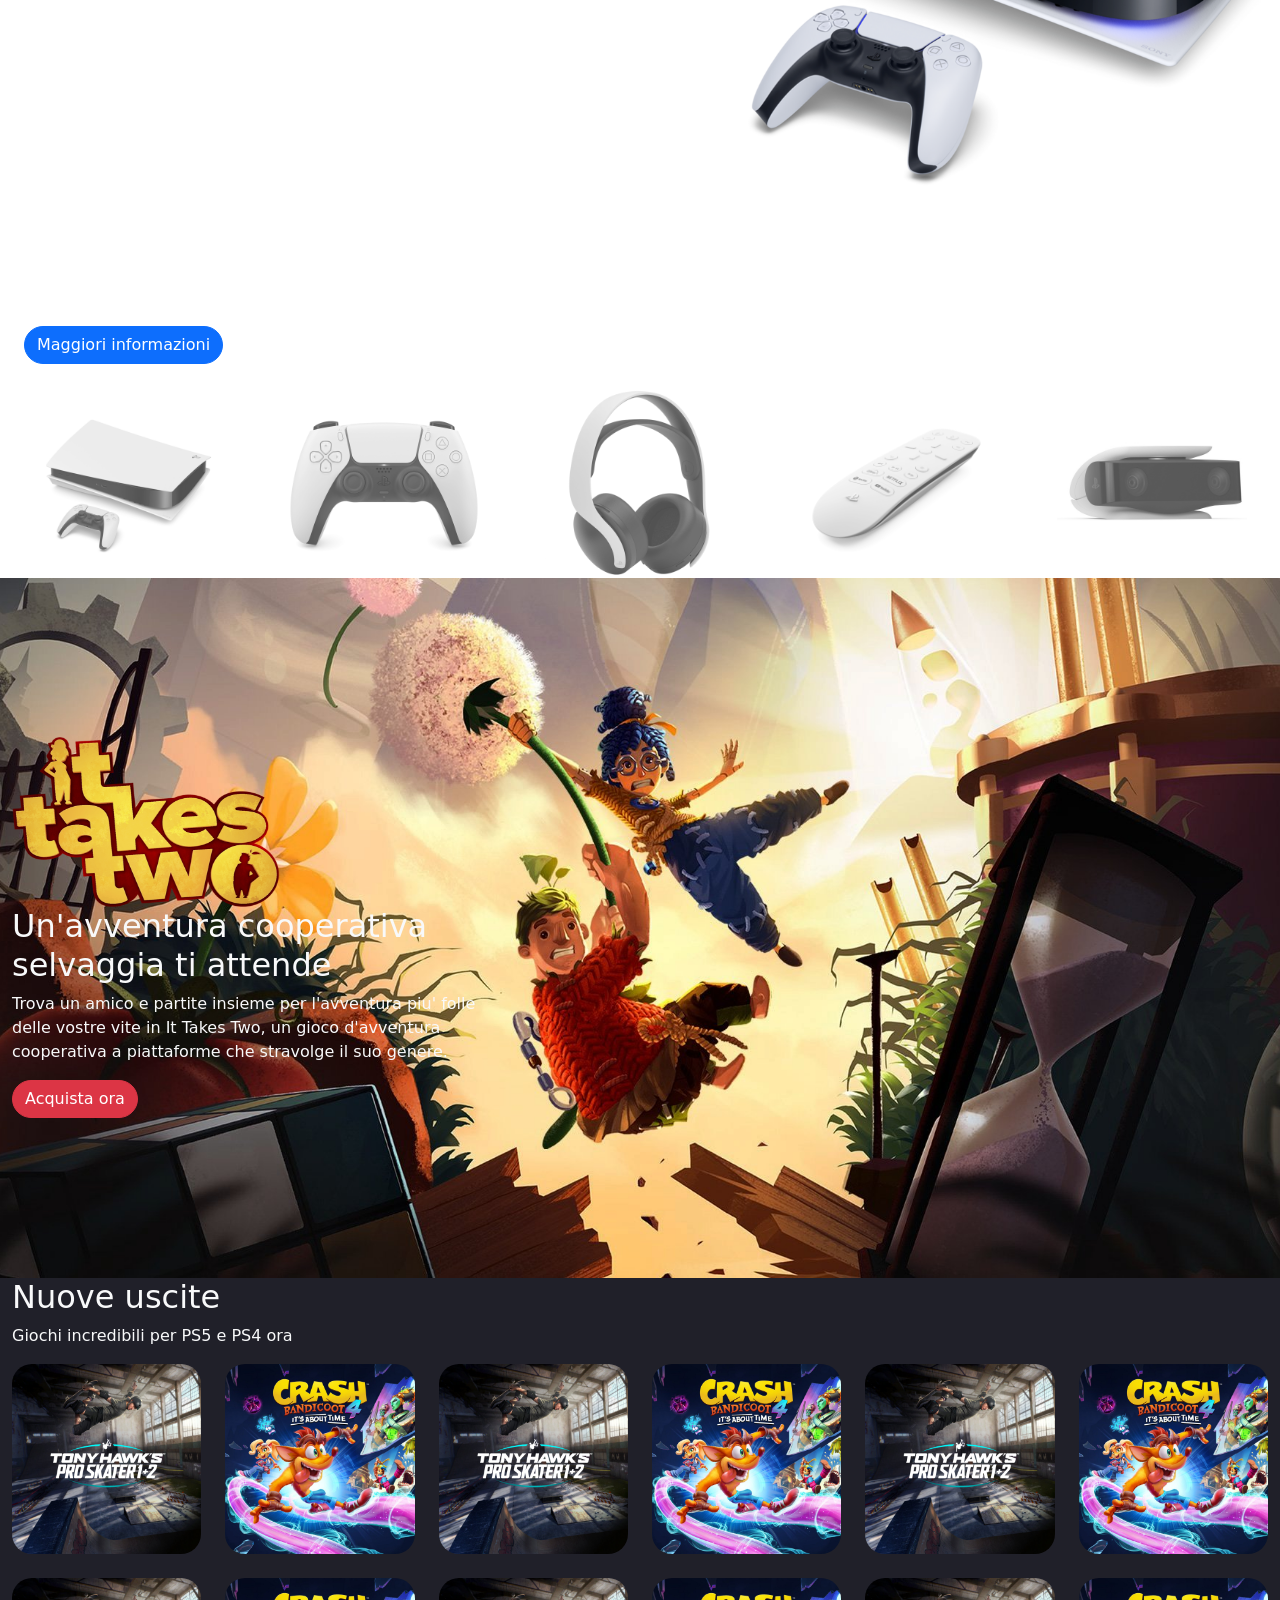
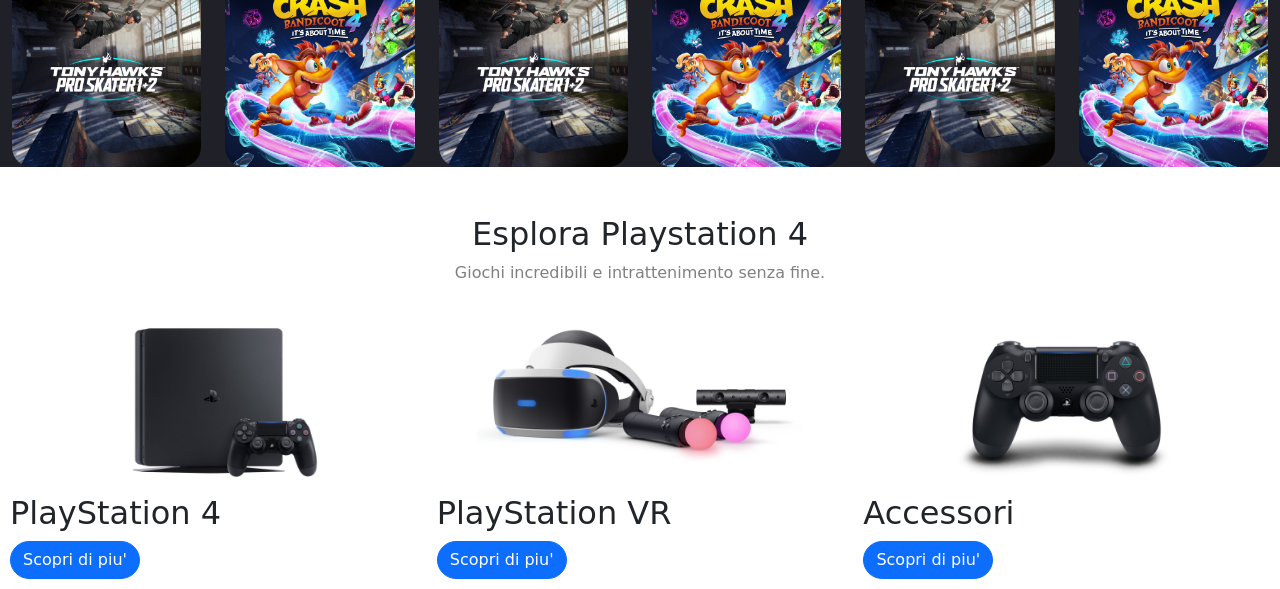
==== commit f0a18b74: "aggiustato bottone e centrato le img della play 4 messo aggiustamento md e lg per play 4" ====
--- a/index.html
+++ b/index.html
@@ -339,21 +339,21 @@
         <div class="row">
 
 
-            <div class="sett-up col-12 col-lg-4">
+            <div class="sett-up col-12 col-md-4 col-lg-4">
                 <img src="img/img/ps4-slim-homepage-image-block.jpg" class="settup" alt="play4">
                 <h2>PlayStation 4</h2>
                 <button type="scopri-piu" class="btn scopri btn-primary">
                     Scopri di piu'
                 </button>
             </div>
-            <div class="sett-up col-12 col-lg-4">
+            <div class="sett-up col-12 col-md-4 col-lg-4">
                 <img src="img/img/double11-202010-tw-psvr.jpg" class="settup" alt="visoreVR">
                 <h2>PlayStation VR</h2>
                 <button type="scopri-piu" class="btn scopri btn-primary">
                     Scopri di piu'
                 </button>
             </div>
-            <div class="sett-up col-12 col-lg-4">
+            <div class="sett-up col-12 col-md-4 col-lg-4">
                 <img src="img/img/dualshock-4-listing-thumb.jpg" class="settup" alt="pad">
                 <h2>Accessori</h2>
                 <button type="scopri-piu" class="btn scopri btn-primary">
--- a/home.css
+++ b/home.css
@@ -85,6 +85,7 @@
 
 }
 
+
 .img-jumbo {
     width: 100%;
     display: block;
@@ -138,9 +139,24 @@
     justify-content: center;
     justify-content: space-around;
 }
+.scopri {
+    max-width: 130px;
+}
 
 .settup {
-    width: 60%;
+    width: 80%;
     height: auto;
     margin: 0 auto;
+    
 }
+.sett-up {
+    display: flex;
+    justify-content: center;
+    flex-direction: column;
+    padding: 10px;
+    border-radius: 20px;
+}
+.sett-up:hover {
+    transform: translateY(-10px);
+    border: 4px solid rgb(110, 110, 241);
+}
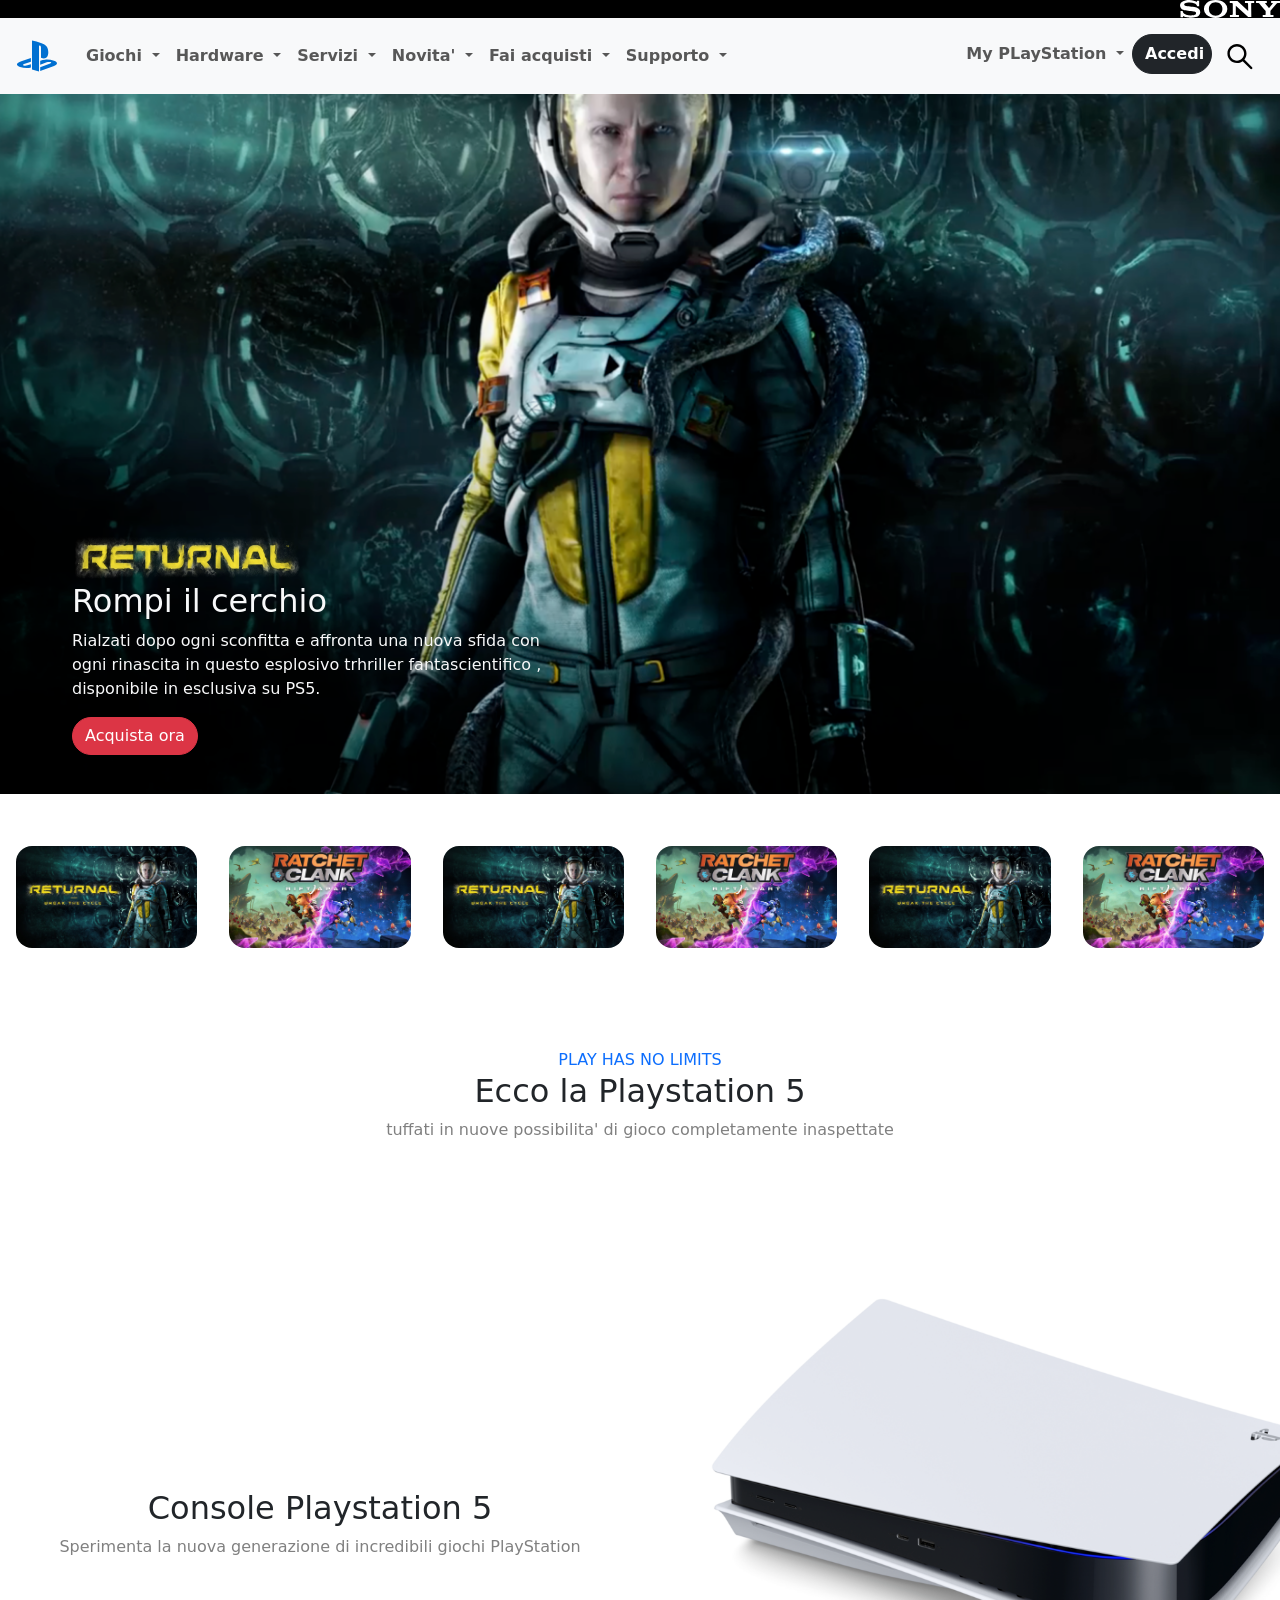
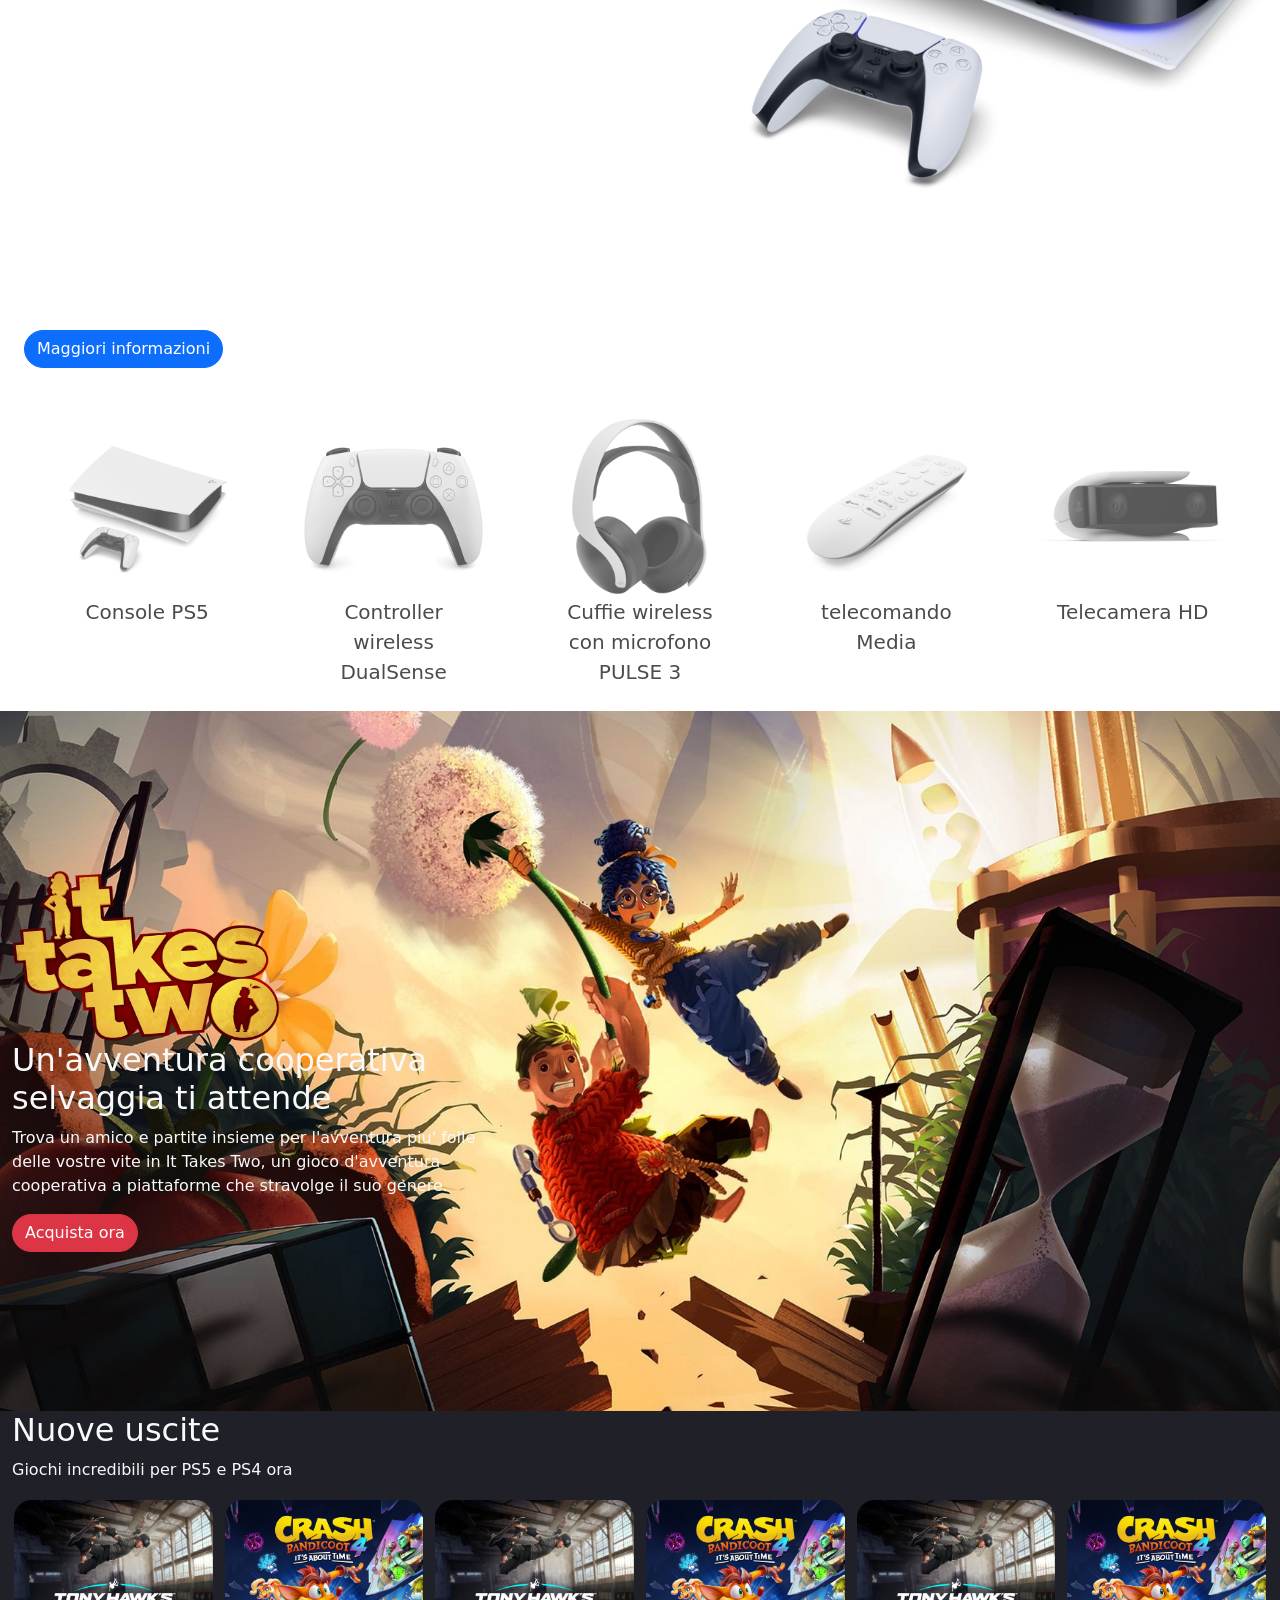
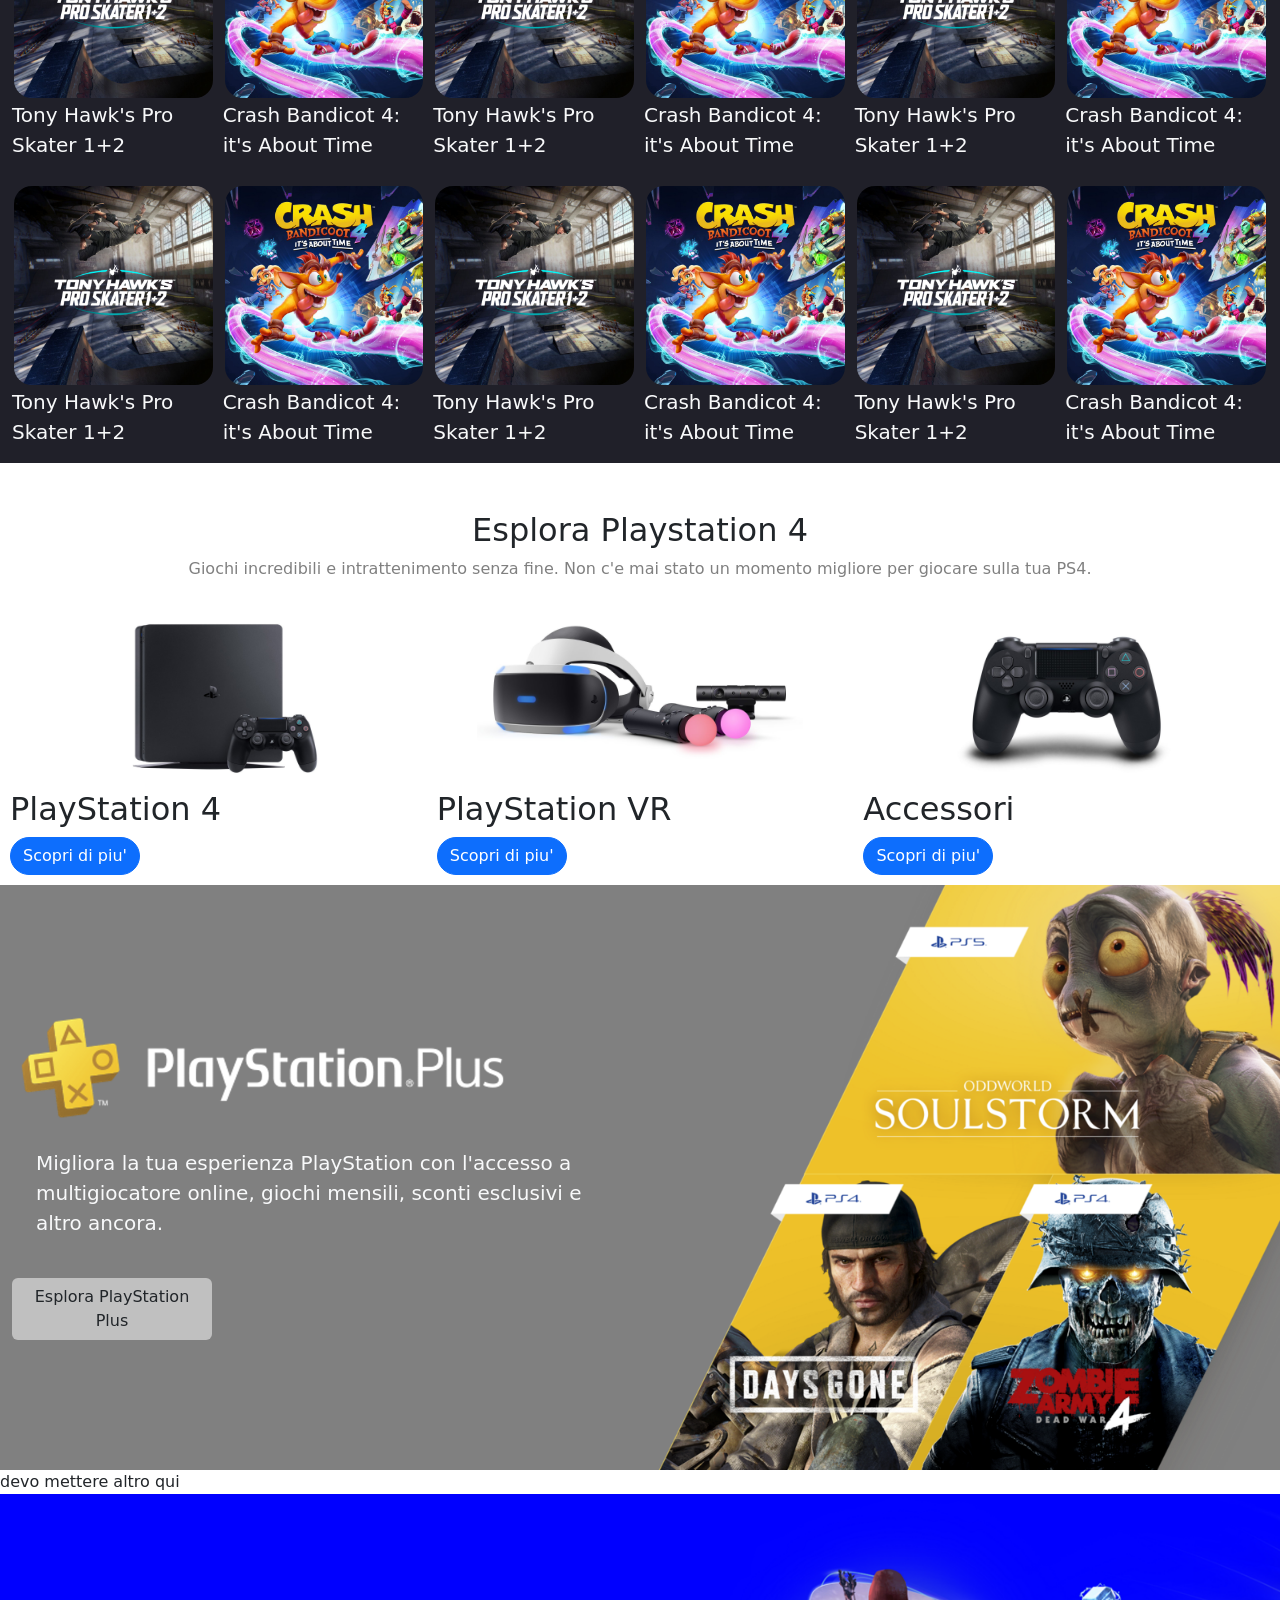
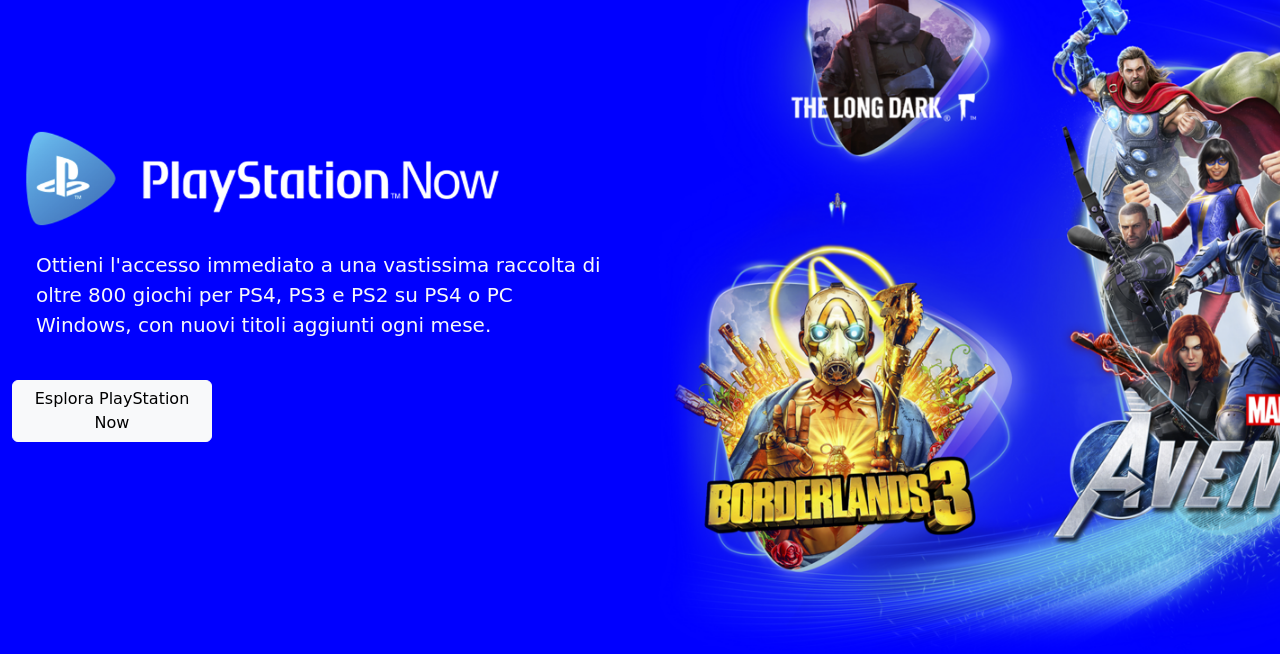
==== commit a13046f0: "aggiunto play plus e play now" ====
--- a/index.html
+++ b/index.html
@@ -220,14 +220,14 @@
             </div>
         </div>
         <div class="row">
-            <div class="console-play col-12 col-lg-6 text-center">
+            <div class="console-play col-12 col-md-6 text-center">
                 <h2 class="titplay">Console Playstation 5</h2>
                 <p class="fraseinpact">
                     Sperimenta la nuova generazione di incredibili giochi PlayStation
                 </p>
             </div>
 
-            <div class="col-12 p-4 col-lg-6">
+            <div class="col-12 p-4 col-md-6">
                 <img src="img/img/playstation-5-thumb.png" alt="fotoplsy" width="700px" height="700px" />
             </div>
             <div class="col-4 p-4">
@@ -239,21 +239,26 @@
     </div>
 
     <div class="container-fluid ">
-        <div class="row set ">
-            <div class="col-6 text-light col-md-4 col-lg-2">
-                <img src="img/img/playstation-5-thumb.png" class="img-fluid game-set" alt="playstation-5" />
-            </div>
-            <div class="col-6 text-light col-md-4 col-lg-2">
-                <img src="img/img/joypad-thumb.png" class="img-fluid game-set" alt="joypad" />
-            </div>
-            <div class="col-6 text-light col-md-4 col-lg-2">
-                <img src="img/img/headset-thumb.png" class="img-fluid game-set" alt="headset" />
-            </div>
-            <div class="col-6 col-md-4 col-lg-2">
-                <img src="img/img/remote-thumb.png" class="img-fluid game-set" alt="telecomando-remote" />
-            </div>
-            <div class="col-6 col-md-4 col-lg-2">
-                <img src="img/img/camera-thumb.jpg" class="img-fluid game-set" alt="camera" />
+        <div class="row set p-4">
+            <div class="col-4 text-light col-md-2 game-set">
+                <img src="img/img/playstation-5-thumb.png" class="img-fluid " alt="playstation-5" />
+                <p class="strong text-black text-center d-none d-md-block">Console PS5</p>
+            </div>
+            <div class="col-4 text-light col-md-2 game-set">
+                <img src="img/img/joypad-thumb.png" class="img-fluid " alt="joypad" />
+                <p class="strong text-black text-center d-none d-md-block">Controller wireless DualSense</p>
+            </div>
+            <div class="col-4 text-light col-md-2 game-set">
+                <img src="img/img/headset-thumb.png" class="img-fluid " alt="headset" />
+                <p class="strong text-black text-center d-none d-md-block">Cuffie wireless con microfono PULSE 3</p>
+            </div>
+            <div class="col-4 col-md-2 game-set">
+                <img src="img/img/remote-thumb.png" class="img-fluid " alt="telecomando-remote" />
+                <p class="strong text-black text-center d-none d-md-block">telecomando Media</p>
+            </div>
+            <div class="col-4 col-md-2 game-set">
+                <img src="img/img/camera-thumb.jpg" class="img-fluid" alt="camera" />
+                <p class="strong text-black text-center d-none d-md-block">Telecamera HD</p>
             </div>
         </div>
     </div>
@@ -276,51 +281,69 @@
             </div>
         </div>
     </div>
-    <div class="containerBlack container-fluid">
+    <div class="container-fluid containerBlack ">
         <h2 class="text-light">Nuove uscite</h2>
         <p class="text-light">Giochi incredibili per PS5 e PS4 ora </p>
-        <div class="row bannerini g-4 ">
-            <div class="col-6 text-light col-md-4 col-lg-2">
-                <img src="img/img/tony-hawks-pro-skater-1-2-store-art.jpg" class="img-fluid gamebannerino" alt="" />
-            </div>
-            <div class="col-6 text-light col-md-4 col-lg-2">
-                <img src="img/img/crash-bandicoot-4-its-about-time-store-art.jpg" class="img-fluid gamebannerino"
-                    alt="" />
-            </div>
-            <div class="col-6 text-light col-md-4 col-lg-2">
-                <img src="img/img/tony-hawks-pro-skater-1-2-store-art.jpg" class="img-fluid gamebannerino" alt="" />
-            </div>
-            <div class="col-6 col-md-4 col-lg-2">
-                <img src="img/img/crash-bandicoot-4-its-about-time-store-art.jpg" class="img-fluid gamebannerino"
-                    alt="" />
-            </div>
-            <div class="col-6 col-md-4 col-lg-2">
-                <img src="img/img/tony-hawks-pro-skater-1-2-store-art.jpg" class="img-fluid gamebannerino" alt="" />
-            </div>
-            <div class="col-6 text-light col-md-4 col-lg-2">
-                <img src="img/img/crash-bandicoot-4-its-about-time-store-art.jpg" class="img-fluid gamebannerino"
-                    alt="" />
-            </div>
-            <div class="col-6 text-light col-md-4 col-lg-2">
-                <img src="img/img/tony-hawks-pro-skater-1-2-store-art.jpg" class="img-fluid gamebannerino" alt="" />
-            </div>
-            <div class="col-6 text-light col-md-4 col-lg-2">
-                <img src="img/img/crash-bandicoot-4-its-about-time-store-art.jpg" class="img-fluid gamebannerino"
-                    alt="" />
-            </div>
-            <div class="col-6 col-md-4 col-lg-2">
-                <img src="img/img/tony-hawks-pro-skater-1-2-store-art.jpg" class="img-fluid gamebannerino" alt="" />
-            </div>
-            <div class="col-6 col-md-4 col-lg-2">
-                <img src="img/img/crash-bandicoot-4-its-about-time-store-art.jpg" class="img-fluid gamebannerino"
-                    alt="" />
-            </div>
-            <div class="col-6 col-md-4 col-lg-2">
-                <img src="img/img/tony-hawks-pro-skater-1-2-store-art.jpg" class="img-fluid gamebannerino" alt="" />
-            </div>
-            <div class="col-6 col-md-4 col-lg-2">
-                <img src="img/img/crash-bandicoot-4-its-about-time-store-art.jpg" class="img-fluid gamebannerino"
-                    alt="" />
+        <div class="row bannerini g-2 ">
+            <div class="ban col-6 text-light col-sm-4 col-lg-2">
+                <img src="img/img/tony-hawks-pro-skater-1-2-store-art.jpg" class="img-fluid gamebannerino"
+                    alt="tonybn" />
+                <p class="size text-light">Tony Hawk's Pro Skater 1+2</p>
+            </div>
+            <div class="ban col-6 text-light col-sm-4 col-lg-2">
+                <img src="img/img/crash-bandicoot-4-its-about-time-store-art.jpg" class="img-fluid gamebannerino"
+                    alt="crash" />
+                <p class="size text-light">Crash Bandicot 4: it's About Time</p>
+            </div>
+            <div class="ban col-6 text-light col-sm-4 col-lg-2">
+                <img src="img/img/tony-hawks-pro-skater-1-2-store-art.jpg" class="img-fluid gamebannerino"
+                    alt="tonybn" />
+                <p class="size text-light">Tony Hawk's Pro Skater 1+2</p>
+            </div>
+            <div class="ban col-6 col-sm-4 col-lg-2">
+                <img src="img/img/crash-bandicoot-4-its-about-time-store-art.jpg" class="img-fluid gamebannerino"
+                    alt="crash" />
+                <p class="size text-light">Crash Bandicot 4: it's About Time</p>
+            </div>
+            <div class="ban col-6 col-sm-4 col-lg-2">
+                <img src="img/img/tony-hawks-pro-skater-1-2-store-art.jpg" class="img-fluid gamebannerino"
+                    alt="tonybn" />
+                <p class="size text-light">Tony Hawk's Pro Skater 1+2</p>
+            </div>
+            <div class="ban col-6 text-light col-sm-4 col-lg-2">
+                <img src="img/img/crash-bandicoot-4-its-about-time-store-art.jpg" class="img-fluid gamebannerino"
+                    alt="crash" />
+                <p class="size text-light">Crash Bandicot 4: it's About Time</p>
+            </div>
+            <div class="ban col-6 text-light col-sm-4 col-lg-2">
+                <img src="img/img/tony-hawks-pro-skater-1-2-store-art.jpg" class="img-fluid gamebannerino"
+                    alt="tonybn" />
+                <p class="size text-light">Tony Hawk's Pro Skater 1+2</p>
+            </div>
+            <div class="ban col-6 text-light col-sm-4 col-lg-2">
+                <img src="img/img/crash-bandicoot-4-its-about-time-store-art.jpg" class="img-fluid gamebannerino"
+                    alt="crash" />
+                <p class="size text-light">Crash Bandicot 4: it's About Time</p>
+            </div>
+            <div class="ban col-6 col-sm-4 col-lg-2">
+                <img src="img/img/tony-hawks-pro-skater-1-2-store-art.jpg" class="img-fluid gamebannerino"
+                    alt="tonybn" />
+                <p class="size text-light">Tony Hawk's Pro Skater 1+2</p>
+            </div>
+            <div class="ban col-6 col-sm-4 col-lg-2">
+                <img src="img/img/crash-bandicoot-4-its-about-time-store-art.jpg" class="img-fluid gamebannerino"
+                    alt="crash" />
+                <p class="size text-light">Crash Bandicot 4: it's About Time</p>
+            </div>
+            <div class="ban col-6 col-sm-4 col-lg-2">
+                <img src="img/img/tony-hawks-pro-skater-1-2-store-art.jpg" class="img-fluid gamebannerino"
+                    alt="tonybn" />
+                <p class="size text-light">Tony Hawk's Pro Skater 1+2</p>
+            </div>
+            <div class="ban col-6 col-sm-4 col-lg-2">
+                <img src="img/img/crash-bandicoot-4-its-about-time-store-art.jpg" class="img-fluid gamebannerino"
+                    alt="crash" />
+                <p class="size text-light">Crash Bandicot 4: it's About Time</p>
             </div>
         </div>
     </div>
@@ -329,31 +352,32 @@
             <div class="col-12 introduzionePlay text-center">
 
                 <h2 class="introplayh2">Esplora Playstation 4</h2>
-                <p class="fraseinpact">
-                    Giochi incredibili e intrattenimento senza fine.
-                </p>
-            </div>
-        </div>
-
-
-        <div class="row">
-
-
-            <div class="sett-up col-12 col-md-4 col-lg-4">
+                <p class="fraseinpact ">
+                    Giochi incredibili e intrattenimento senza fine. Non c'e mai stato un momento migliore per giocare
+                    sulla tua PS4.
+                </p>
+            </div>
+        </div>
+
+
+        <div class="row">
+
+
+            <div class="sett-up col-12 col-md-4">
                 <img src="img/img/ps4-slim-homepage-image-block.jpg" class="settup" alt="play4">
                 <h2>PlayStation 4</h2>
                 <button type="scopri-piu" class="btn scopri btn-primary">
                     Scopri di piu'
                 </button>
             </div>
-            <div class="sett-up col-12 col-md-4 col-lg-4">
+            <div class="sett-up col-12 col-md-4">
                 <img src="img/img/double11-202010-tw-psvr.jpg" class="settup" alt="visoreVR">
                 <h2>PlayStation VR</h2>
                 <button type="scopri-piu" class="btn scopri btn-primary">
                     Scopri di piu'
                 </button>
             </div>
-            <div class="sett-up col-12 col-md-4 col-lg-4">
+            <div class="sett-up col-12 col-md-4 ">
                 <img src="img/img/dualshock-4-listing-thumb.jpg" class="settup" alt="pad">
                 <h2>Accessori</h2>
                 <button type="scopri-piu" class="btn scopri btn-primary">
@@ -361,13 +385,74 @@
                 </button>
             </div>
         </div>
-
-
-
-    </div>
-
-
-
+    </div>
+    <div class="containergray container-fluid ">
+        <div class="row">
+            <div class=" play play col-12 col-md-6">
+                <img src="img/img/ps-plus-logo.png" class="logopluss" width="500" height="auto" alt="playpluslogo">
+
+                <p class="size p-4 text-light ">Migliora la tua esperienza PlayStation con l'accesso a multigiocatore online,
+                    giochi mensili, sconti esclusivi e altro ancora.
+                </p>
+                <button type="button" class="btn esplora bg-white bg-opacity-50">Esplora PlayStation Plus</button>
+            </div>
+            <div class="play col-12 col-md-6">
+                <img src="img/img/ps-plus-april-monthly-games-featured-image-block.png"
+                    class="img-disapear d-none d-md-block " width="800" height="auto" alt="playplus">
+            </div>
+        </div>
+    </div>
+
+
+
+
+
+
+
+
+
+
+
+
+
+
+
+devo mettere altro qui
+
+
+
+
+
+
+
+
+
+
+
+
+
+    <div class="containerblu container-fluid">
+        <div class="row">
+
+            <div class=" play col-12 col-md-6">
+                <img src="img/img/ps-now-logo-two-column.png" class="logoplaynow" width="500" height="auto"
+                    alt="playnow">
+                <div></div>
+                <p class="size p-4 text-light">Ottieni l'accesso immediato a una vastissima raccolta di oltre 800 giochi per
+                    PS4, PS3 e PS2 su PS4 o PC Windows, con nuovi titoli aggiunti ogni mese.
+                </p>
+                <button type="button" class="btn esplora btn-light">Esplora PlayStation Now</button>
+            </div>
+
+            <div class="col-12 col-md-6">
+                <img src="img/img/ps-now-april-featured-image-block.png" class="img-disapear d-none d-md-block"
+                    width="900" height="auto" alt="playnow">
+
+
+            </div>
+
+        </div>
+    </div>
 
 
 
--- a/home.css
+++ b/home.css
@@ -20,10 +20,6 @@
     justify-content: end;
 }
 
-.accordion-item {
-    border: none;
-
-}
 
 .accesso {
     width: 80px;
@@ -97,19 +93,32 @@
 }
 
 .bannerinigiochi1 {
+    padding: 4px;
     border-radius: 20px;
 }
 .gamebannerino {
+    padding: 2px;
     border-radius: 20px;
 }
+
+.containerBlack {
+    margin: 0 auto;
+}
 .gamebannerino:hover {
     transform: translateY(-10px);
     border: 4px solid rgb(110, 110, 241);
+    box-shadow: 0 2px 10px rgb(131, 174, 255);
+        cursor: pointer;
+    }
+    
+    .size {
+        font-size: 20px;
 }
 
 .bannerinigiochi1:hover {
     transform: translateY(-10px);
     border: 4px solid rgb(110, 110, 241);
+    cursor: pointer;
 }
 
 .fraseinpact {
@@ -121,8 +130,11 @@
     justify-content: center;
     flex-direction: column;
 }
-
-
+.strong {
+    margin: 0;
+    font-size: 20px;
+
+}
 .game-set {
     filter: grayscale(100%);
     opacity: 0.7;
@@ -133,6 +145,7 @@
     filter: grayscale(0%);
     opacity: 1;
     border-bottom: 4px solid blue;
+    cursor: pointer;
 }
 
 .set {
@@ -142,6 +155,14 @@
 .scopri {
     max-width: 130px;
 }
+.esplora {
+    max-width: 200px;
+}
+.esplora:active{
+    cursor: pointer;
+    
+}
+
 
 .settup {
     width: 80%;
@@ -156,7 +177,24 @@
     padding: 10px;
     border-radius: 20px;
 }
-.sett-up:hover {
-    transform: translateY(-10px);
-    border: 4px solid rgb(110, 110, 241);
-}
+.scopri:hover {
+    cursor: pointer;
+    transform: translateY(-10px);
+    box-shadow: 0 2px 10px rgba(51, 0, 192, 0.9);
+    }
+    
+    .containergray {
+    
+        background-color: gray;
+    }
+    
+    .containerblu {
+    
+        background-color: blue;
+    }
+    
+    .play {
+        display: flex;
+        justify-content: center;
+        flex-direction: column;
+}
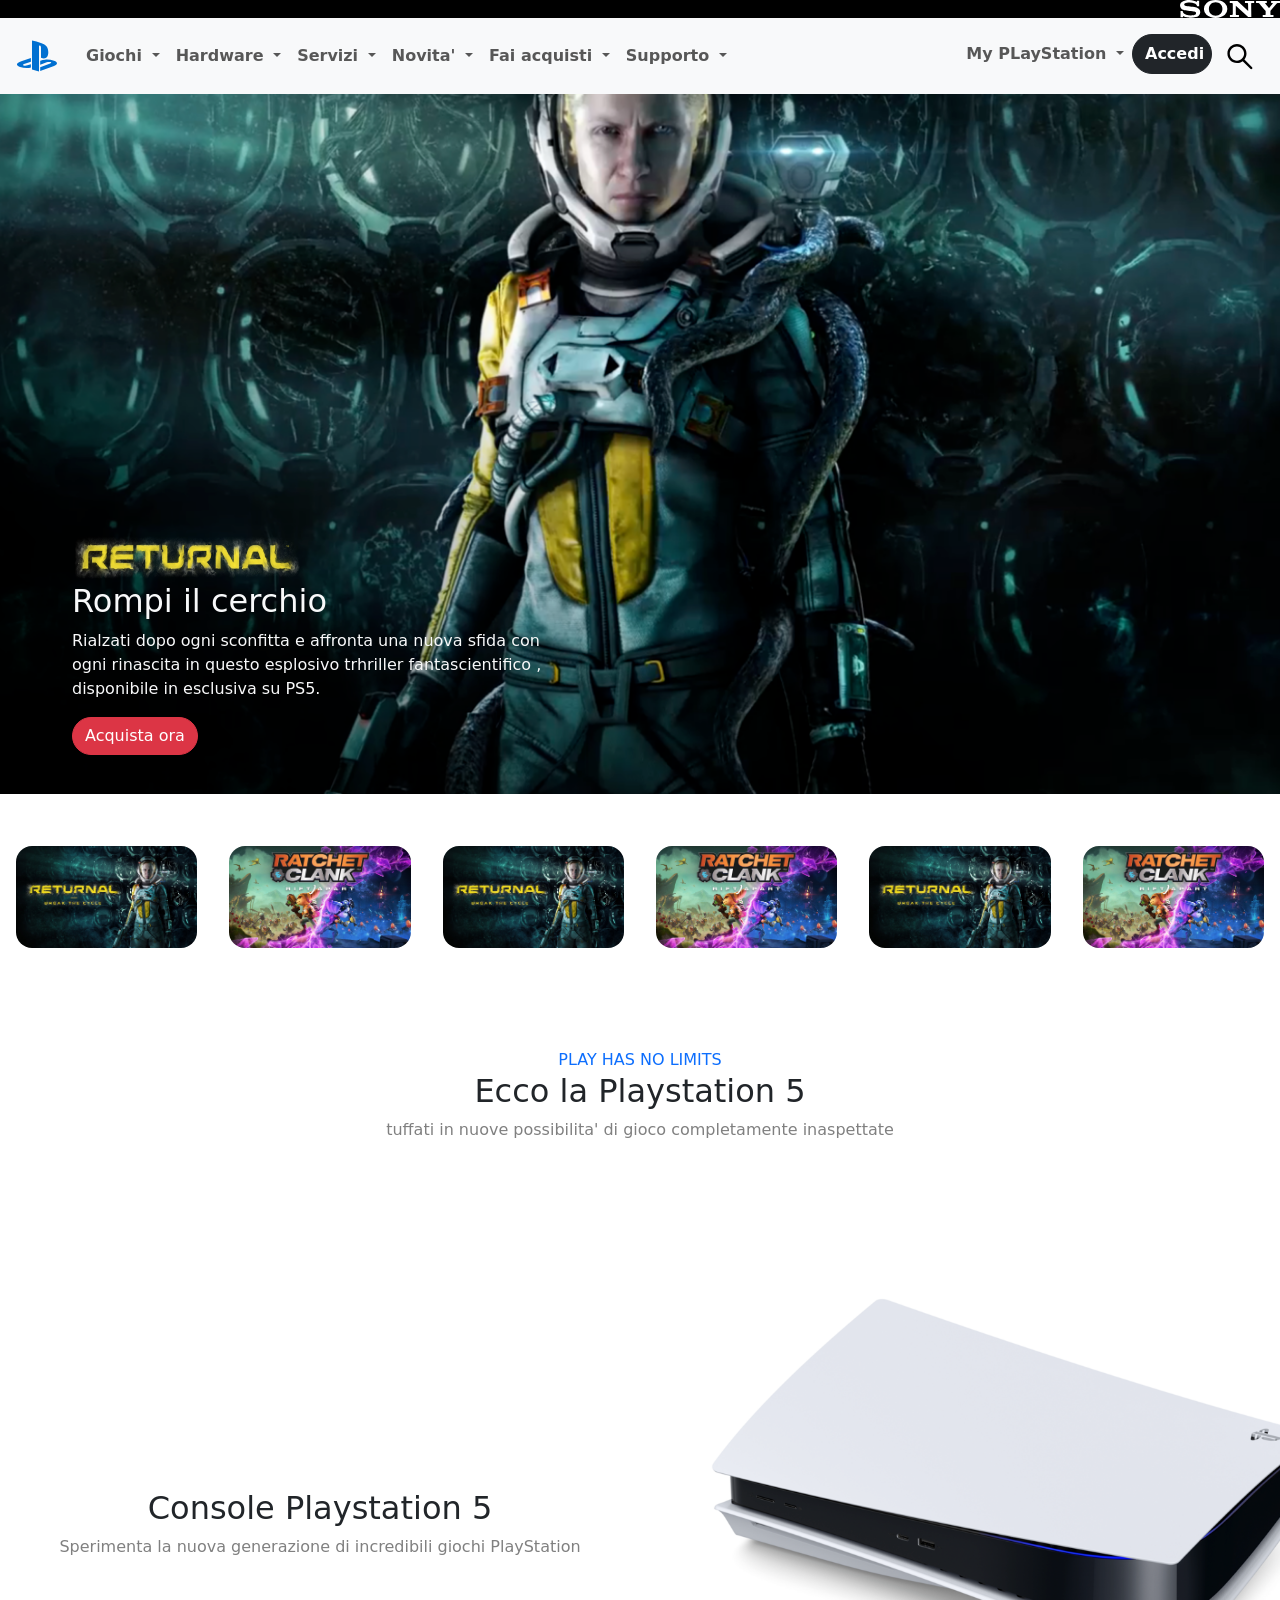
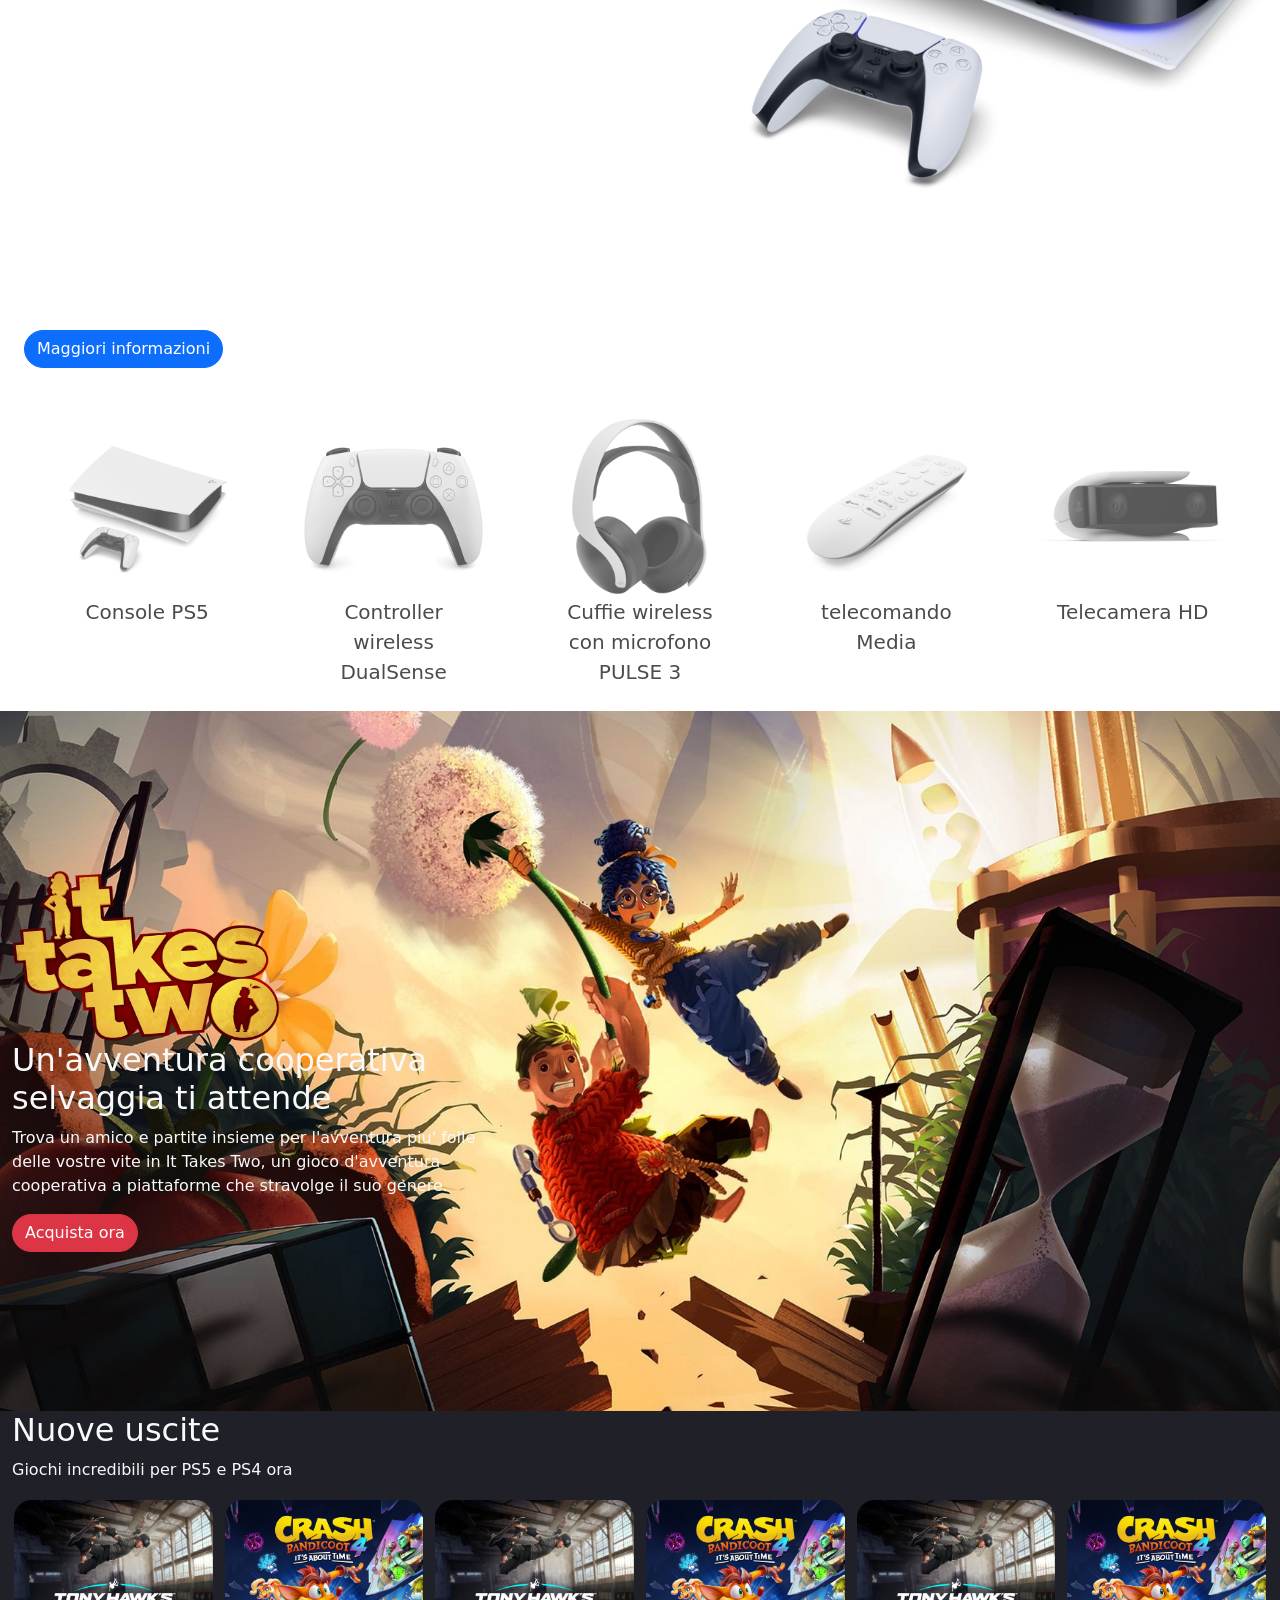
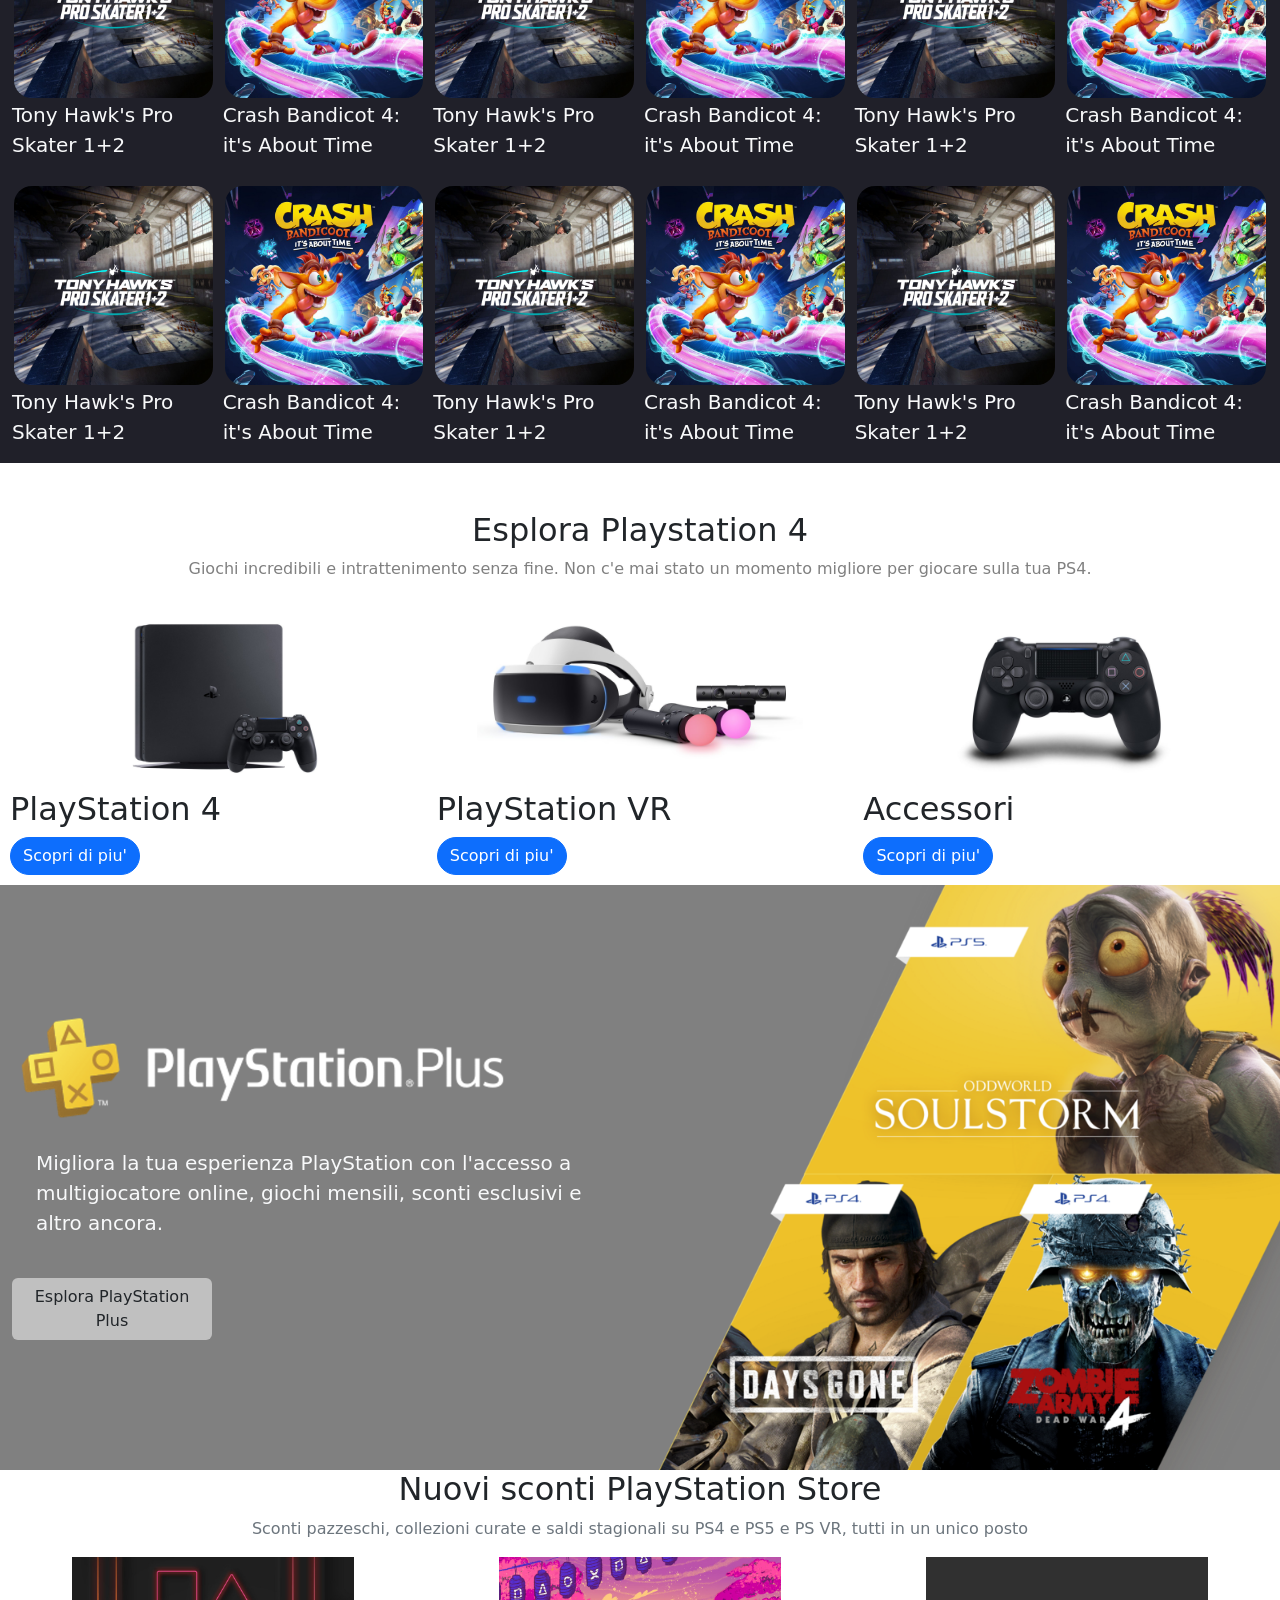
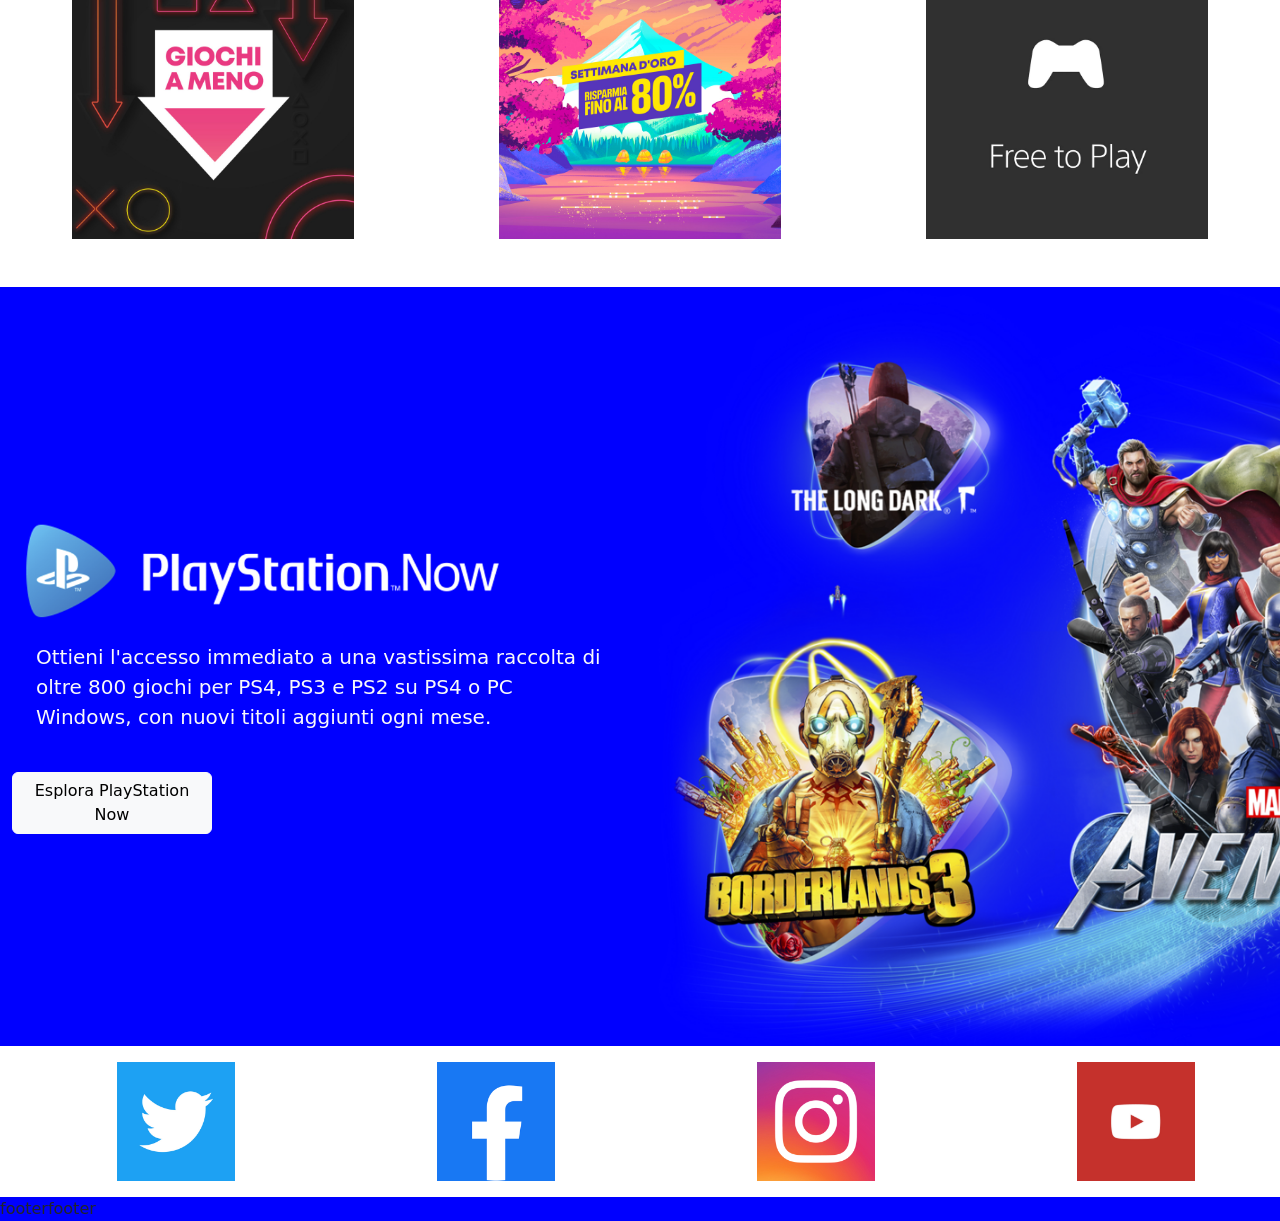
==== commit dcda2f3c: "aggiunte card sconti e social" ====
--- a/index.html
+++ b/index.html
@@ -391,7 +391,8 @@
             <div class=" play play col-12 col-md-6">
                 <img src="img/img/ps-plus-logo.png" class="logopluss" width="500" height="auto" alt="playpluslogo">
 
-                <p class="size p-4 text-light ">Migliora la tua esperienza PlayStation con l'accesso a multigiocatore online,
+                <p class="size p-4 text-light ">Migliora la tua esperienza PlayStation con l'accesso a multigiocatore
+                    online,
                     giochi mensili, sconti esclusivi e altro ancora.
                 </p>
                 <button type="button" class="btn esplora bg-white bg-opacity-50">Esplora PlayStation Plus</button>
@@ -403,21 +404,43 @@
         </div>
     </div>
 
-
-
-
-
-
-
-
-
-
-
-
-
-
-
-devo mettere altro qui
+    <div class="container-sconti container-fluid mb-5">
+        <div class="row text-center">
+            <div class="col-12 sconti ">
+
+                <h2 class="playsconti">Nuovi sconti PlayStation Store</h2>
+                <p class="frasesconto text-secondary">
+                    Sconti pazzeschi, collezioni curate e saldi stagionali su PS4 e PS5 e PS VR, tutti in un unico posto
+                </p>
+            </div>
+
+            <div class="col-12 col-md-4 ">
+                <img src="img/img/playstation-store-games-under-20-spotlight.jpg" class="sconti" alt="gamesunder">
+            </div>
+
+            <div class="col-12 col-md-4 ">
+                <img src="img/img/playstation-store-golden-week-sale-spotlight.jpg" class="sconti" alt="80%sconto">
+            </div>
+
+            <div class="col-12 col-md-4 ">
+                <img src="img/img/playstation-store-free-to-play-spotlight.png" class="sconti" alt="freetoplay">
+            </div>
+
+        </div>
+
+
+    </div>
+
+
+
+
+
+
+
+
+
+
+
 
 
 
@@ -438,7 +461,8 @@
                 <img src="img/img/ps-now-logo-two-column.png" class="logoplaynow" width="500" height="auto"
                     alt="playnow">
                 <div></div>
-                <p class="size p-4 text-light">Ottieni l'accesso immediato a una vastissima raccolta di oltre 800 giochi per
+                <p class="size p-4 text-light">Ottieni l'accesso immediato a una vastissima raccolta di oltre 800
+                    giochi per
                     PS4, PS3 e PS2 su PS4 o PC Windows, con nuovi titoli aggiunti ogni mese.
                 </p>
                 <button type="button" class="btn esplora btn-light">Esplora PlayStation Now</button>
@@ -456,13 +480,30 @@
 
 
 
-
-
-
-
-
+    <div class="container-social container-fluid m-3">
+        <div class="row text-center">
+            <div class="col-12 col-md-3 ">
+                <img src="img/img/twitter.jpg" class="social" alt="gamesunder">
+            </div>
+
+            <div class="col-12 col-md-3 ">
+                <img src="img/img/facebook.jpg" class="social" alt="80%sconto">
+            </div>
+
+            <div class="col-12 col-md-3 ">
+                <img src="img/img/instagram.jpg" class="social" alt="freetoplay">
+            </div>
+            <div class="col-12 col-md-3 ">
+                <img src="img/img/youtube.png" class="social" alt="freetoplay">
+
+            </div>
+        </div>
+    </div>
 
 
 </body>
+<footer class="back-blue">
+footerfooter
+</footer>
 
 </html>
--- a/home.css
+++ b/home.css
@@ -30,7 +30,7 @@
 
 .info {
     border-radius: 40px;
-    
+
 
 }
 
@@ -53,6 +53,7 @@
 
 
 }
+
 .container2 {
     background-image: url("img/img/it-takes-two-hero-banner-desktop.jpg");
     background-size: cover;
@@ -64,12 +65,15 @@
     display: flex;
     align-items: center;
 }
+
 .containerBlack {
     background-color: rgb(32, 32, 41);
 }
+
 .acquista {
     border-radius: 40px;
 }
+
 .scopri {
     border-radius: 40px;
 }
@@ -96,6 +100,7 @@
     padding: 4px;
     border-radius: 20px;
 }
+
 .gamebannerino {
     padding: 2px;
     border-radius: 20px;
@@ -104,15 +109,16 @@
 .containerBlack {
     margin: 0 auto;
 }
+
 .gamebannerino:hover {
     transform: translateY(-10px);
     border: 4px solid rgb(110, 110, 241);
     box-shadow: 0 2px 10px rgb(131, 174, 255);
-        cursor: pointer;
-    }
-    
-    .size {
-        font-size: 20px;
+    cursor: pointer;
+}
+
+.size {
+    font-size: 20px;
 }
 
 .bannerinigiochi1:hover {
@@ -130,11 +136,13 @@
     justify-content: center;
     flex-direction: column;
 }
+
 .strong {
     margin: 0;
     font-size: 20px;
 
 }
+
 .game-set {
     filter: grayscale(100%);
     opacity: 0.7;
@@ -152,15 +160,18 @@
     justify-content: center;
     justify-content: space-around;
 }
+
 .scopri {
     max-width: 130px;
 }
+
 .esplora {
     max-width: 200px;
 }
-.esplora:active{
-    cursor: pointer;
-    
+
+.esplora:active {
+    cursor: pointer;
+
 }
 
 
@@ -168,8 +179,19 @@
     width: 80%;
     height: auto;
     margin: 0 auto;
-    
-}
+
+}
+.sconti {
+    width: 70%;
+    height: auto;
+    margin: 0 auto;
+}
+.social {
+    width: 40%;
+    height: auto;
+    margin: 0 auto;
+}
+
 .sett-up {
     display: flex;
     justify-content: center;
@@ -177,24 +199,29 @@
     padding: 10px;
     border-radius: 20px;
 }
+
 .scopri:hover {
     cursor: pointer;
     transform: translateY(-10px);
     box-shadow: 0 2px 10px rgba(51, 0, 192, 0.9);
-    }
-    
-    .containergray {
-    
-        background-color: gray;
-    }
-    
-    .containerblu {
-    
-        background-color: blue;
-    }
-    
-    .play {
-        display: flex;
-        justify-content: center;
-        flex-direction: column;
-}
+}
+
+.containergray {
+
+    background-color: gray;
+}
+
+.containerblu {
+
+    background-color: blue;
+}
+
+.play {
+    display: flex;
+    justify-content: center;
+    flex-direction: column;
+}
+
+.back-blue {
+    background-color: blue;
+}
